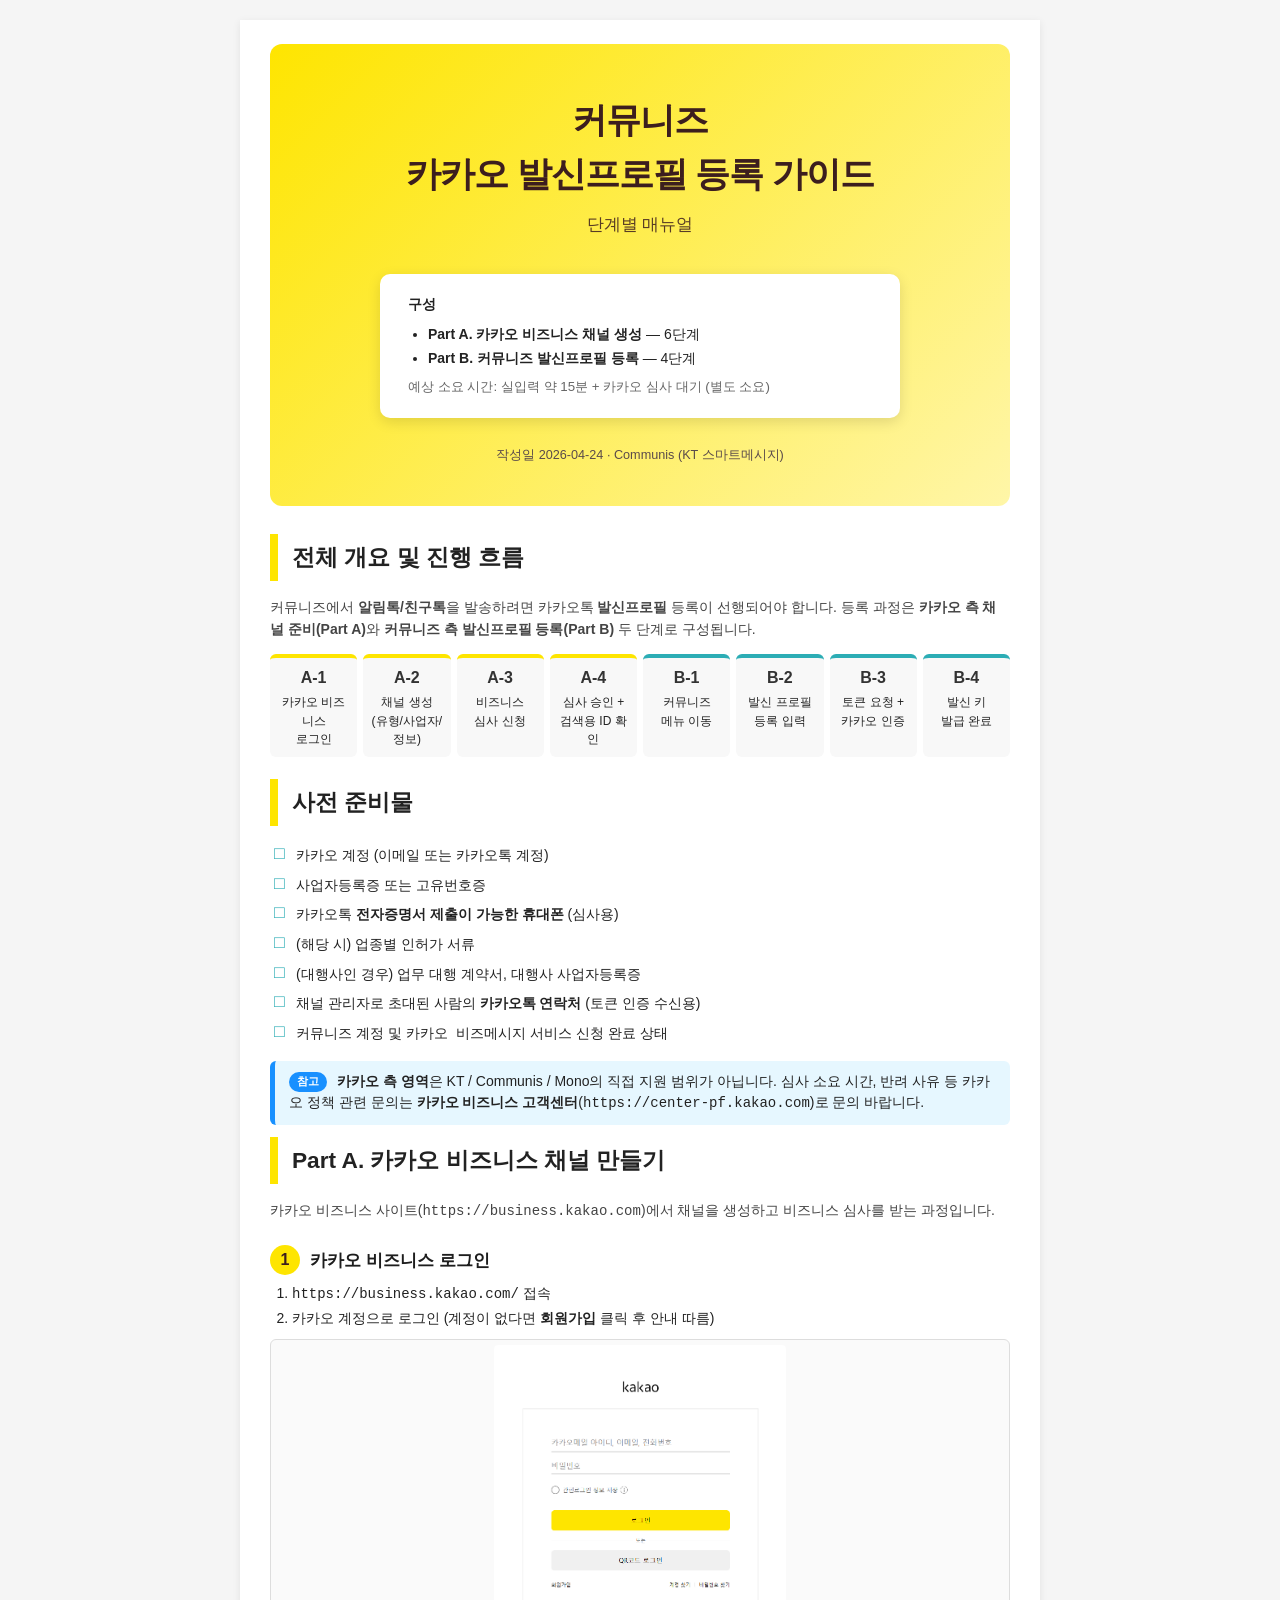
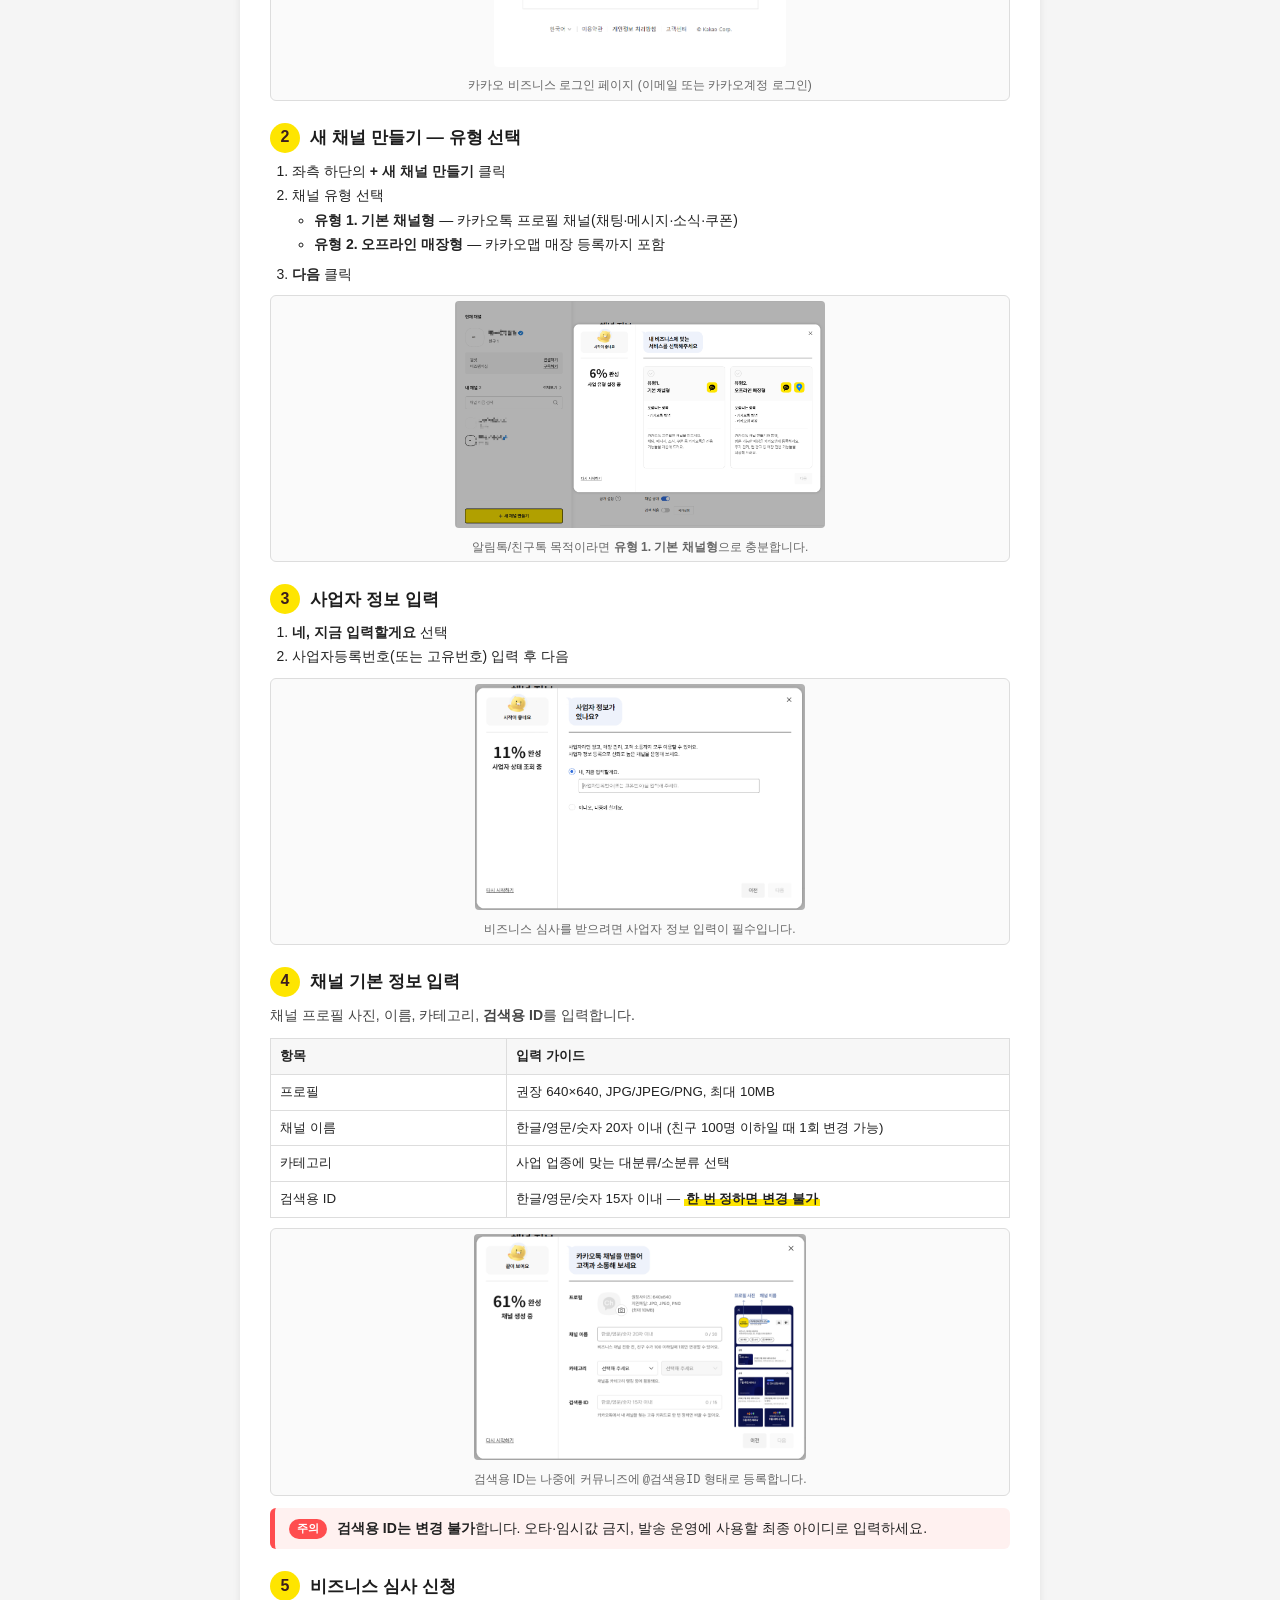
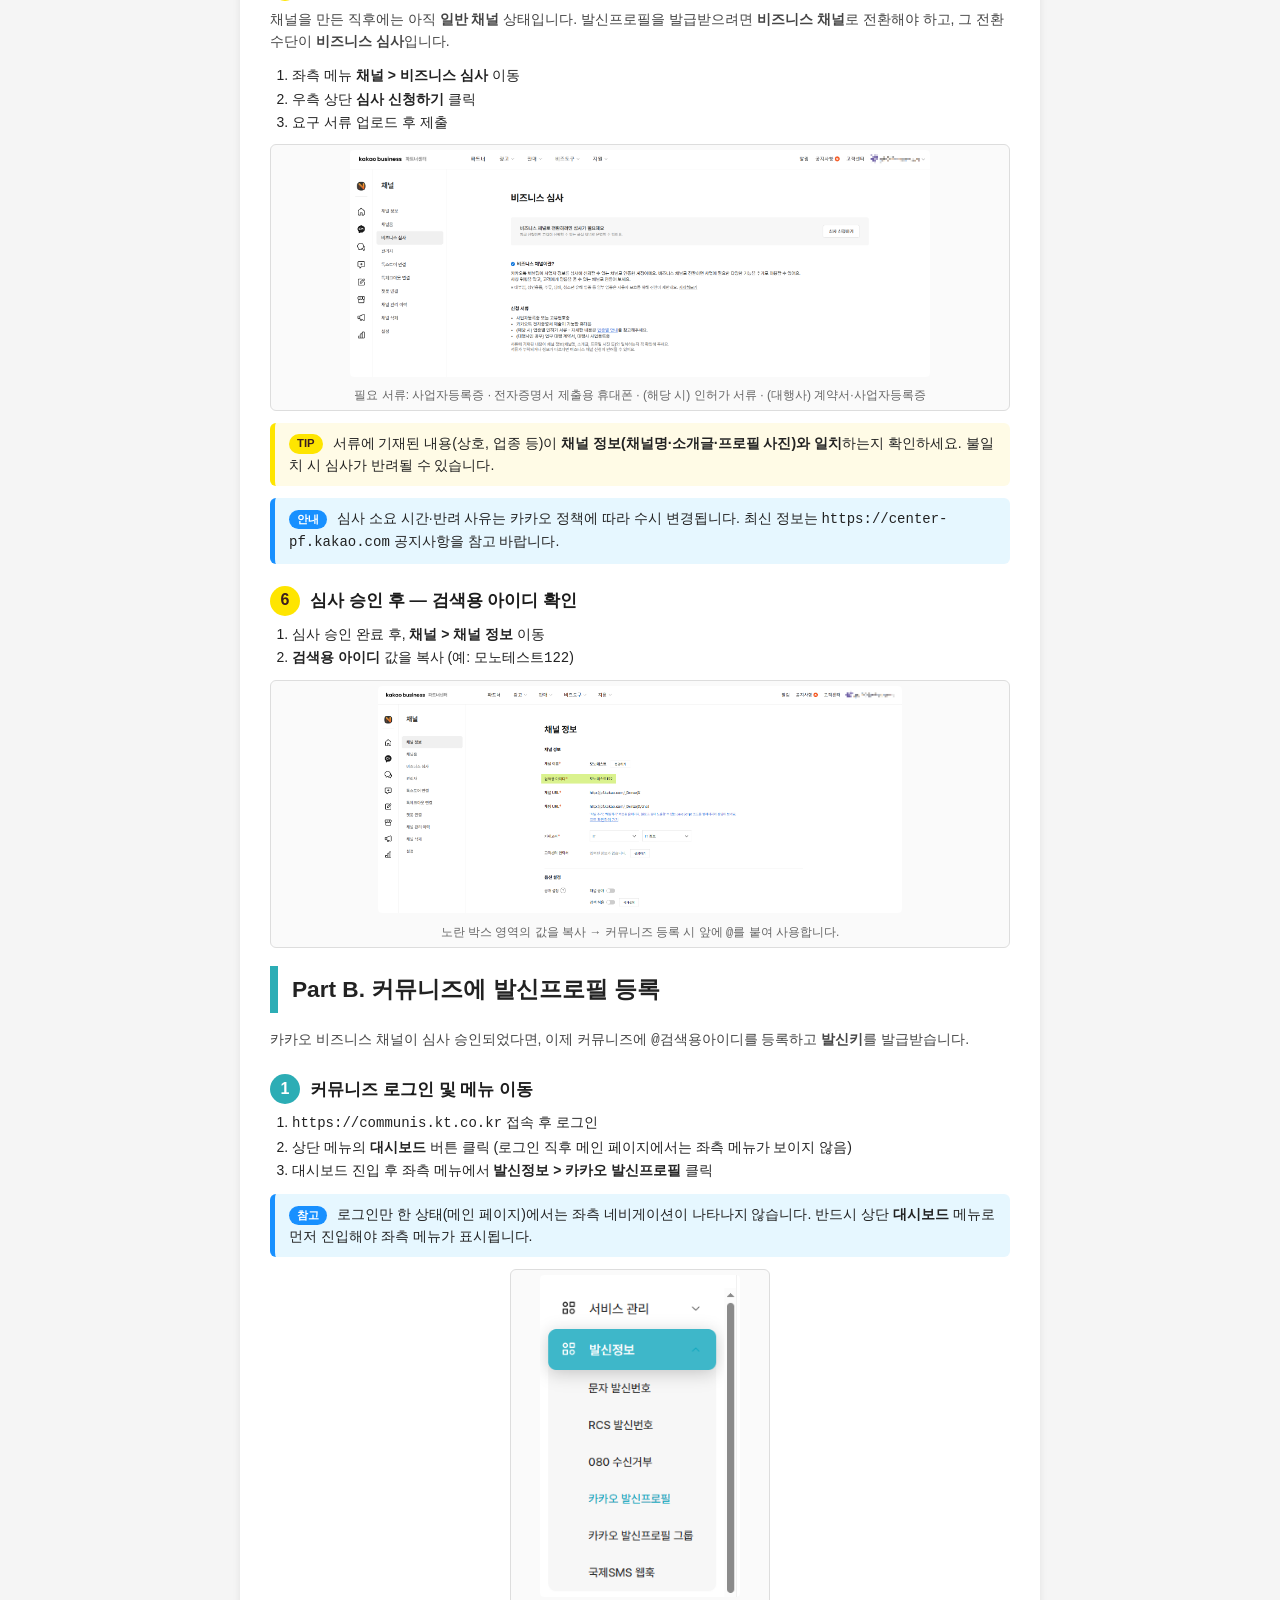
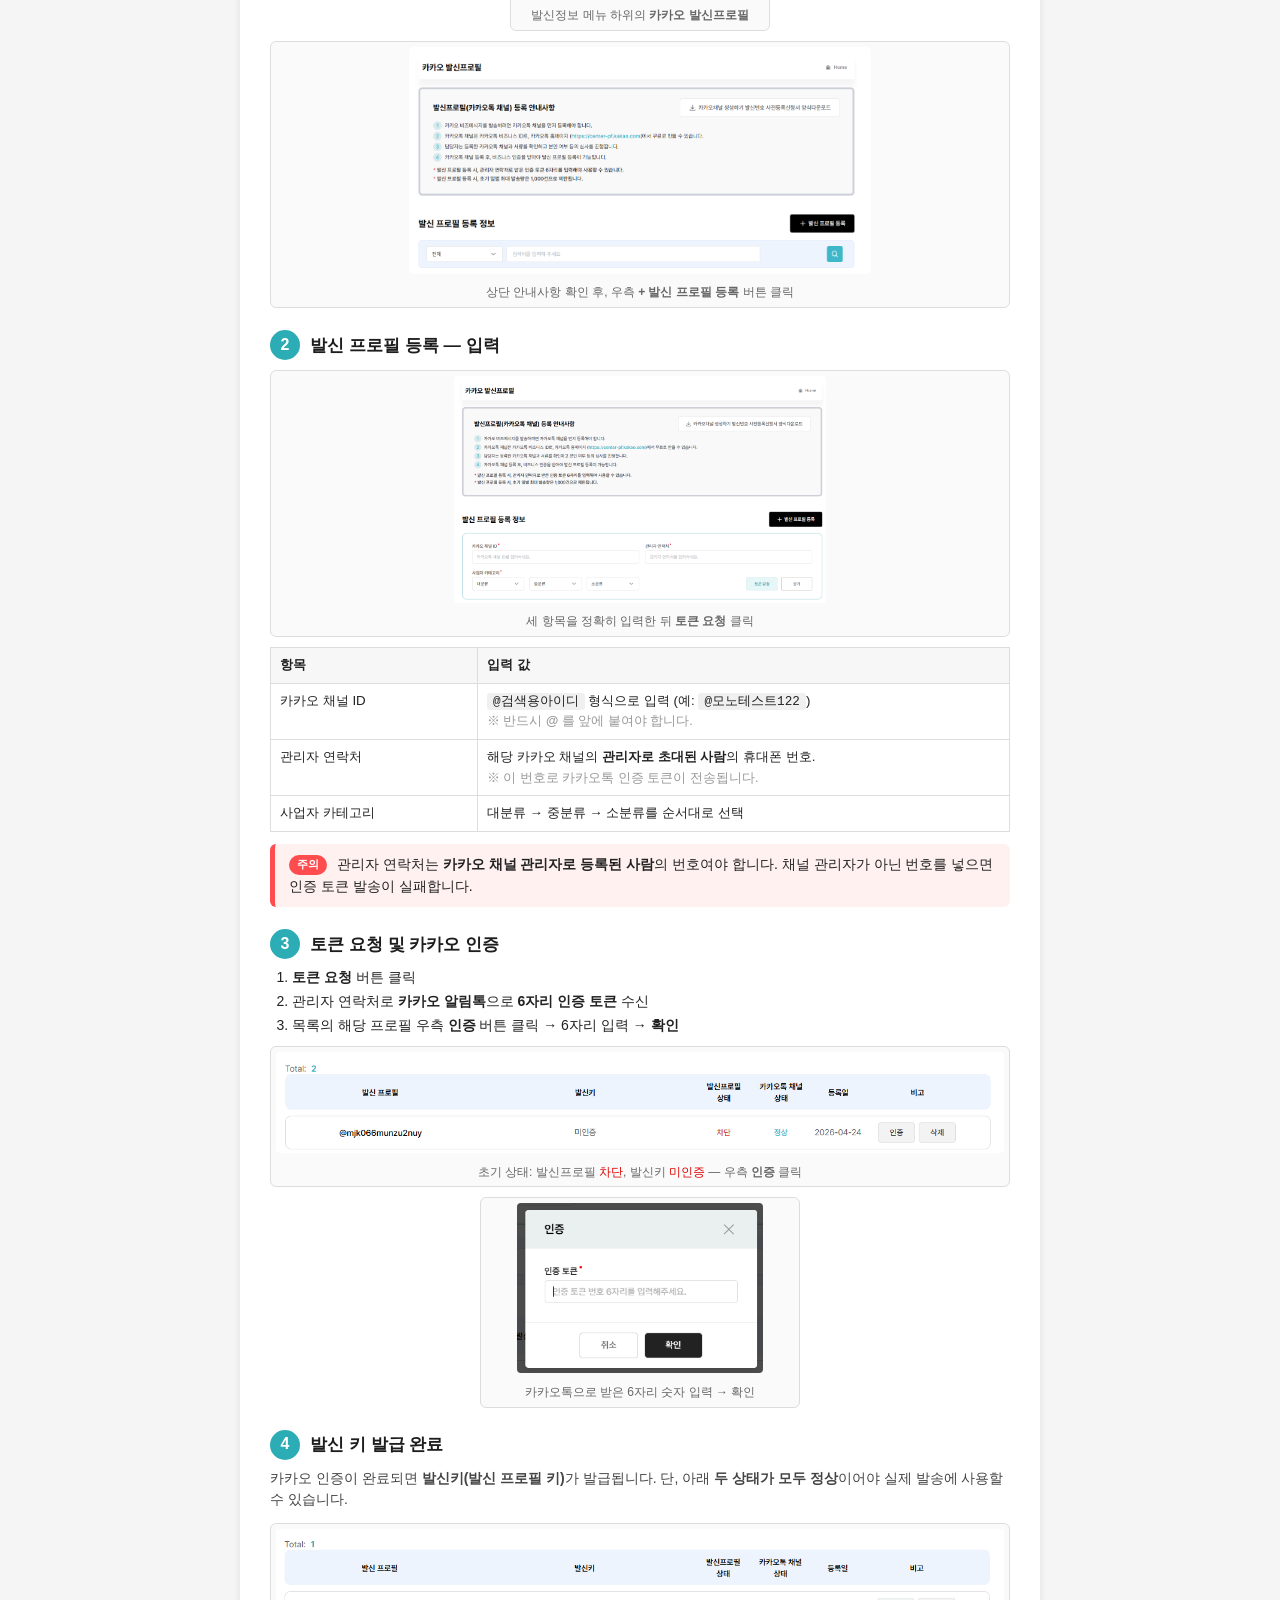
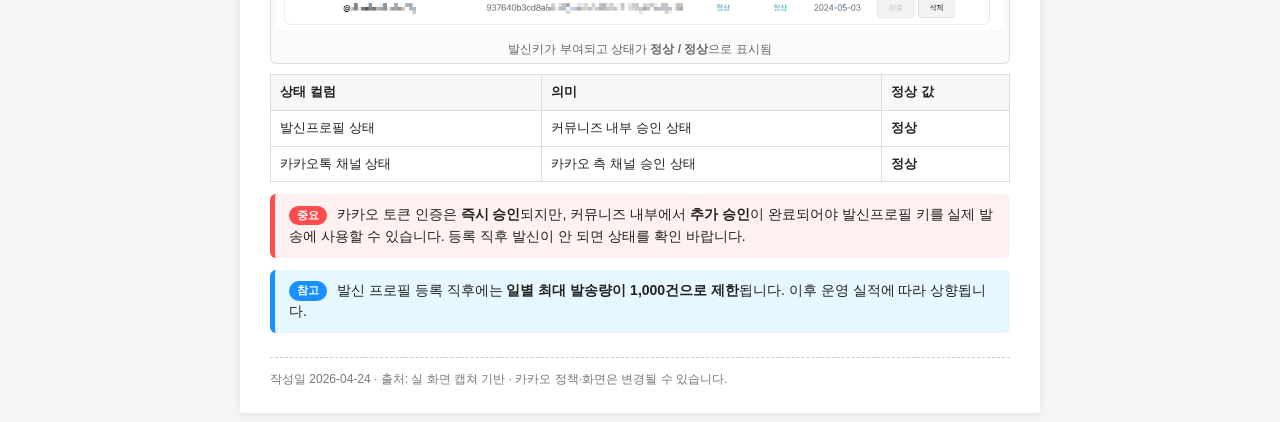
==== index.html @ 0831ef1c "Add files via upload" ====
<!DOCTYPE html>
<html lang="ko">
<head>
<meta charset="UTF-8" />
<title>커뮤니즈 카카오 발신프로필 등록 가이드</title>
<style>
  @page {
    size: A4;
    margin: 14mm 12mm 14mm 12mm;
  }
  * { box-sizing: border-box; }
  html, body {
    margin: 0; padding: 0;
    font-family: "Malgun Gothic", "Apple SD Gothic Neo", "Noto Sans KR", -apple-system, sans-serif;
    color: #222;
    line-height: 1.55;
    font-size: 10.5pt;
    background: #f5f5f5;
  }
  .doc {
    background: #fff;
    max-width: 800px;
    margin: 20px auto;
    padding: 24px 30px;
    box-shadow: 0 2px 8px rgba(0,0,0,0.08);
  }
  .cover {
    background: linear-gradient(135deg, #FEE500 0%, #FFF6A8 100%);
    border-radius: 12px;
    padding: 50px 40px 40px;
    text-align: center;
    margin-bottom: 28px;
    page-break-after: always;
  }
  .cover h1 {
    font-size: 26pt;
    margin: 0 0 10px 0;
    color: #3C1E1E;
    letter-spacing: -1px;
  }
  .cover .sub {
    font-size: 13pt;
    color: #3C1E1E;
    opacity: 0.85;
    margin-bottom: 36px;
  }
  .cover .box {
    background: #fff;
    border-radius: 10px;
    padding: 20px 28px;
    box-shadow: 0 4px 14px rgba(0,0,0,0.12);
    max-width: 520px;
    text-align: left;
    margin: 0 auto;
  }
  .cover .box ul { margin: 8px 0; padding-left: 20px; }
  .cover .meta {
    margin-top: 28px;
    font-size: 9.5pt;
    color: #5a4a4a;
  }

  /* 섹션 */
  h2.section {
    border-left: 8px solid #FEE500;
    padding: 6px 0 6px 14px;
    margin: 0 0 16px 0;
    font-size: 17pt;
    color: #222;
    page-break-after: avoid;
  }
  h2.section.part-b { border-left-color: #2CADB5; }

  /* 단계 블록 - 항상 묶여서 페이지 전환 */
  .step-block {
    page-break-inside: avoid;
    margin: 22px 0 18px 0;
  }
  h3.step {
    display: flex;
    align-items: center;
    gap: 10px;
    font-size: 13pt;
    margin: 0 0 8px 0;
    color: #1d1d1d;
    page-break-after: avoid;
  }
  h3.step .num {
    display: inline-flex;
    align-items: center;
    justify-content: center;
    width: 30px; height: 30px;
    border-radius: 50%;
    background: #FEE500;
    color: #3C1E1E;
    font-weight: bold;
    font-size: 12pt;
    flex-shrink: 0;
  }
  h3.step.part-b .num { background: #2CADB5; color: #fff; }

  .lead { margin: 6px 0 12px 0; color: #444; }
  ol, ul { margin: 4px 0 8px 0; padding-left: 22px; }
  ol li, ul li { margin: 2px 0; }

  .img-wrap {
    margin: 10px 0;
    border: 1px solid #ddd;
    border-radius: 6px;
    padding: 5px;
    background: #fafafa;
    text-align: center;
    page-break-inside: avoid;
  }
  .img-wrap img {
    max-width: 100%;
    height: auto;
    border-radius: 4px;
    object-fit: contain;
  }
  .caption {
    font-size: 9pt;
    color: #666;
    margin-top: 3px;
  }

  .callout {
    margin: 12px 0;
    padding: 10px 14px;
    border-radius: 6px;
    border-left: 5px solid;
    page-break-inside: avoid;
  }
  .callout.tip  { background: #FFFBE6; border-color: #FEE500; }
  .callout.warn { background: #FFF1F0; border-color: #ff4d4f; }
  .callout.note { background: #E6F7FF; border-color: #1890ff; }
  .callout .tag {
    display: inline-block;
    font-size: 8.5pt;
    font-weight: bold;
    padding: 1px 8px;
    border-radius: 10px;
    margin-right: 6px;
    vertical-align: middle;
  }
  .callout.tip  .tag { background: #FEE500; color: #3C1E1E; }
  .callout.warn .tag { background: #ff4d4f; color: #fff; }
  .callout.note .tag { background: #1890ff; color: #fff; }

  table {
    width: 100%;
    border-collapse: collapse;
    margin: 8px 0;
    font-size: 10pt;
    page-break-inside: avoid;
  }
  th, td {
    border: 1px solid #ddd;
    padding: 7px 9px;
    text-align: left;
    vertical-align: top;
  }
  th { background: #f7f7f7; font-weight: 600; }
  td code { background: #f0f0f0; padding: 1px 6px; border-radius: 3px; font-size: 9.5pt; }

  .checklist { list-style: none; padding-left: 0; }
  .checklist li {
    padding: 3px 0 3px 26px;
    position: relative;
  }
  .checklist li::before {
    content: "□";
    position: absolute;
    left: 4px;
    font-size: 13pt;
    color: #2CADB5;
    line-height: 1;
  }

  .hero-flow {
    display: flex;
    justify-content: space-between;
    margin: 14px 0 22px 0;
    gap: 6px;
    page-break-inside: avoid;
  }
  .hero-flow .step-box {
    flex: 1;
    background: #f8f8f8;
    border-radius: 6px;
    padding: 8px 6px;
    text-align: center;
    font-size: 9pt;
    border-top: 4px solid #FEE500;
  }
  .hero-flow .step-box.b { border-top-color: #2CADB5; }
  .hero-flow .step-box .n {
    font-size: 12pt; font-weight: bold; color: #333;
    display: block; margin-bottom: 2px;
  }

  .highlight {
    background: linear-gradient(180deg, transparent 55%, #FEE500 55%);
    padding: 0 2px;
    font-weight: 600;
  }

  .footer-note {
    margin-top: 24px;
    padding-top: 12px;
    border-top: 1px dashed #ccc;
    font-size: 9pt;
    color: #777;
    page-break-inside: avoid;
  }

  .part-break { page-break-before: always; }

  @media print {
    body { background: #fff; }
    .doc {
      margin: 0;
      padding: 0;
      box-shadow: none;
      max-width: none;
    }
    .cover {
      min-height: 240mm;
      display: flex;
      flex-direction: column;
      justify-content: center;
    }
  }
</style>
</head>
<body>
<div class="doc">

<!-- ============ 표지 ============ -->
<section class="cover">
  <h1>커뮤니즈<br>카카오 발신프로필 등록 가이드</h1>
  <div class="sub">단계별 매뉴얼</div>
  <div class="box">
    <strong>구성</strong>
    <ul>
      <li><b>Part A. 카카오 비즈니스 채널 생성</b> — 6단계</li>
      <li><b>Part B. 커뮤니즈 발신프로필 등록</b> — 4단계</li>
    </ul>
    <div style="margin-top:8px; font-size:10pt; color:#666;">
      예상 소요 시간: 실입력 약 15분 + 카카오 심사 대기 (별도 소요)
    </div>
  </div>
  <div class="meta">작성일 2026-04-24 · Communis (KT 스마트메시지)</div>
</section>

<!-- ============ 개요 ============ -->
<h2 class="section">전체 개요 및 진행 흐름</h2>
<p class="lead">
  커뮤니즈에서 <b>알림톡/친구톡</b>을 발송하려면 카카오톡 <b>발신프로필</b> 등록이 선행되어야 합니다.
  등록 과정은 <b>카카오 측 채널 준비(Part A)</b>와 <b>커뮤니즈 측 발신프로필 등록(Part B)</b> 두 단계로 구성됩니다.
</p>

<div class="hero-flow">
  <div class="step-box"><span class="n">A-1</span>카카오 비즈니스<br>로그인</div>
  <div class="step-box"><span class="n">A-2</span>채널 생성<br>(유형/사업자/정보)</div>
  <div class="step-box"><span class="n">A-3</span>비즈니스<br>심사 신청</div>
  <div class="step-box"><span class="n">A-4</span>심사 승인 +<br>검색용 ID 확인</div>
  <div class="step-box b"><span class="n">B-1</span>커뮤니즈<br>메뉴 이동</div>
  <div class="step-box b"><span class="n">B-2</span>발신 프로필<br>등록 입력</div>
  <div class="step-box b"><span class="n">B-3</span>토큰 요청 +<br>카카오 인증</div>
  <div class="step-box b"><span class="n">B-4</span>발신 키<br>발급 완료</div>
</div>

<h2 class="section">사전 준비물</h2>
<ul class="checklist">
  <li>카카오 계정 (이메일 또는 카카오톡 계정)</li>
  <li>사업자등록증 또는 고유번호증</li>
  <li>카카오톡 <b>전자증명서 제출이 가능한 휴대폰</b> (심사용)</li>
  <li>(해당 시) 업종별 인허가 서류</li>
  <li>(대행사인 경우) 업무 대행 계약서, 대행사 사업자등록증</li>
  <li>채널 관리자로 초대된 사람의 <b>카카오톡 연락처</b> (토큰 인증 수신용)</li>
  <li>커뮤니즈 계정 및 <code>카카오 비즈메시지</code> 서비스 신청 완료 상태</li>
</ul>

<div class="callout note">
  <span class="tag">참고</span>
  <b>카카오 측 영역</b>은 KT / Communis / Mono의 직접 지원 범위가 아닙니다.
  심사 소요 시간, 반려 사유 등 카카오 정책 관련 문의는
  <b>카카오 비즈니스 고객센터</b>(<code>https://center-pf.kakao.com</code>)로 문의 바랍니다.
</div>

<!-- ============ PART A ============ -->
<div class="part-break"></div>
<h2 class="section">Part A. 카카오 비즈니스 채널 만들기</h2>
<p class="lead">
  카카오 비즈니스 사이트(<code>https://business.kakao.com</code>)에서 채널을 생성하고
  비즈니스 심사를 받는 과정입니다.
</p>

<div class="step-block">
  <h3 class="step"><span class="num">1</span>카카오 비즈니스 로그인</h3>
  <ol>
    <li><code>https://business.kakao.com/</code> 접속</li>
    <li>카카오 계정으로 로그인 (계정이 없다면 <b>회원가입</b> 클릭 후 안내 따름)</li>
  </ol>
  <div class="img-wrap">
    <img src="[data-uri]" alt="카카오 비즈니스 로그인 화면" style="max-height:85mm;" />
    <div class="caption">카카오 비즈니스 로그인 페이지 (이메일 또는 카카오계정 로그인)</div>
  </div>
</div>

<div class="step-block">
  <h3 class="step"><span class="num">2</span>새 채널 만들기 — 유형 선택</h3>
  <ol>
    <li>좌측 하단의 <b>+ 새 채널 만들기</b> 클릭</li>
    <li>채널 유형 선택
      <ul>
        <li><b>유형 1. 기본 채널형</b> — 카카오톡 프로필 채널(채팅·메시지·소식·쿠폰)</li>
        <li><b>유형 2. 오프라인 매장형</b> — 카카오맵 매장 등록까지 포함</li>
      </ul>
    </li>
    <li><b>다음</b> 클릭</li>
  </ol>
  <div class="img-wrap">
    <img src="[data-uri]" alt="채널 유형 선택 화면" style="max-height:60mm;" />
    <div class="caption">알림톡/친구톡 목적이라면 <b>유형 1. 기본 채널형</b>으로 충분합니다.</div>
  </div>
</div>

<div class="step-block">
  <h3 class="step"><span class="num">3</span>사업자 정보 입력</h3>
  <ol>
    <li><b>네, 지금 입력할게요</b> 선택</li>
    <li>사업자등록번호(또는 고유번호) 입력 후 다음</li>
  </ol>
  <div class="img-wrap">
    <img src="[data-uri]" alt="사업자 정보 입력 화면" style="max-height:60mm;" />
    <div class="caption">비즈니스 심사를 받으려면 사업자 정보 입력이 필수입니다.</div>
  </div>
</div>

<div class="step-block">
  <h3 class="step"><span class="num">4</span>채널 기본 정보 입력</h3>
  <p class="lead">채널 프로필 사진, 이름, 카테고리, <b>검색용 ID</b>를 입력합니다.</p>
  <table>
    <tr><th style="width:32%;">항목</th><th>입력 가이드</th></tr>
    <tr><td>프로필</td><td>권장 640×640, JPG/JPEG/PNG, 최대 10MB</td></tr>
    <tr><td>채널 이름</td><td>한글/영문/숫자 20자 이내 (친구 100명 이하일 때 1회 변경 가능)</td></tr>
    <tr><td>카테고리</td><td>사업 업종에 맞는 대분류/소분류 선택</td></tr>
    <tr><td>검색용 ID</td><td>한글/영문/숫자 15자 이내 — <span class="highlight">한 번 정하면 변경 불가</span></td></tr>
  </table>
  <div class="img-wrap">
    <img src="[data-uri]" alt="채널 기본 정보 입력 화면" style="max-height:60mm;" />
    <div class="caption">검색용 ID는 나중에 커뮤니즈에 <code>@검색용ID</code> 형태로 등록합니다.</div>
  </div>
  <div class="callout warn">
    <span class="tag">주의</span>
    <b>검색용 ID는 변경 불가</b>합니다. 오타·임시값 금지, 발송 운영에 사용할 최종 아이디로 입력하세요.
  </div>
</div>

<div class="step-block">
  <h3 class="step"><span class="num">5</span>비즈니스 심사 신청</h3>
  <p class="lead">
    채널을 만든 직후에는 아직 <b>일반 채널</b> 상태입니다. 발신프로필을 발급받으려면
    <b>비즈니스 채널</b>로 전환해야 하고, 그 전환 수단이 <b>비즈니스 심사</b>입니다.
  </p>
  <ol>
    <li>좌측 메뉴 <b>채널 &gt; 비즈니스 심사</b> 이동</li>
    <li>우측 상단 <b>심사 신청하기</b> 클릭</li>
    <li>요구 서류 업로드 후 제출</li>
  </ol>
  <div class="img-wrap">
    <img src="[data-uri]" alt="비즈니스 심사 신청 화면" style="max-height:60mm;" />
    <div class="caption">필요 서류: 사업자등록증 · 전자증명서 제출용 휴대폰 · (해당 시) 인허가 서류 · (대행사) 계약서·사업자등록증</div>
  </div>
  <div class="callout tip">
    <span class="tag">TIP</span>
    서류에 기재된 내용(상호, 업종 등)이 <b>채널 정보(채널명·소개글·프로필 사진)와 일치</b>하는지 확인하세요.
    불일치 시 심사가 반려될 수 있습니다.
  </div>
  <div class="callout note">
    <span class="tag">안내</span>
    심사 소요 시간·반려 사유는 카카오 정책에 따라 수시 변경됩니다.
    최신 정보는 <code>https://center-pf.kakao.com</code> 공지사항을 참고 바랍니다.
  </div>
</div>

<div class="step-block">
  <h3 class="step"><span class="num">6</span>심사 승인 후 — 검색용 아이디 확인</h3>
  <ol>
    <li>심사 승인 완료 후, <b>채널 &gt; 채널 정보</b> 이동</li>
    <li><b>검색용 아이디</b> 값을 복사 (예: <code>모노테스트122</code>)</li>
  </ol>
  <div class="img-wrap">
    <img src="[data-uri]" alt="채널 정보 페이지 — 검색용 아이디 위치" style="max-height:60mm;" />
    <div class="caption">노란 박스 영역의 값을 복사 → 커뮤니즈 등록 시 앞에 <code>@</code>를 붙여 사용합니다.</div>
  </div>
</div>

<!-- ============ PART B ============ -->
<div class="part-break"></div>
<h2 class="section part-b">Part B. 커뮤니즈에 발신프로필 등록</h2>
<p class="lead">
  카카오 비즈니스 채널이 심사 승인되었다면, 이제 커뮤니즈에 <code>@검색용아이디</code>를 등록하고
  <b>발신키</b>를 발급받습니다.
</p>

<div class="step-block">
  <h3 class="step part-b"><span class="num">1</span>커뮤니즈 로그인 및 메뉴 이동</h3>
  <ol>
    <li><code>https://communis.kt.co.kr</code> 접속 후 로그인</li>
    <li>상단 메뉴의 <b>대시보드</b> 버튼 클릭 (로그인 직후 메인 페이지에서는 좌측 메뉴가 보이지 않음)</li>
    <li>대시보드 진입 후 좌측 메뉴에서 <b>발신정보 &gt; 카카오 발신프로필</b> 클릭</li>
  </ol>
  <div class="callout note">
    <span class="tag">참고</span>
    로그인만 한 상태(메인 페이지)에서는 좌측 네비게이션이 나타나지 않습니다.
    반드시 상단 <b>대시보드</b> 메뉴로 먼저 진입해야 좌측 메뉴가 표시됩니다.
  </div>
  <div class="img-wrap" style="max-width:260px; margin: 10px auto;">
    <img src="[data-uri]" alt="커뮤니즈 좌측 메뉴" style="max-height:85mm;" />
    <div class="caption">발신정보 메뉴 하위의 <b>카카오 발신프로필</b></div>
  </div>
  <div class="img-wrap">
    <img src="[data-uri]" alt="카카오 발신프로필 페이지" style="max-height:60mm;" />
    <div class="caption">상단 안내사항 확인 후, 우측 <b>+ 발신 프로필 등록</b> 버튼 클릭</div>
  </div>
</div>

<div class="step-block">
  <h3 class="step part-b"><span class="num">2</span>발신 프로필 등록 — 입력</h3>
  <div class="img-wrap">
    <img src="[data-uri]" alt="발신 프로필 등록 폼" style="max-height:60mm;" />
    <div class="caption">세 항목을 정확히 입력한 뒤 <b>토큰 요청</b> 클릭</div>
  </div>
  <table>
    <tr><th style="width:28%;">항목</th><th>입력 값</th></tr>
    <tr>
      <td>카카오 채널 ID</td>
      <td>
        <code>@검색용아이디</code> 형식으로 입력 (예: <code>@모노테스트122</code>)<br>
        <span style="color:#999;font-size:9.5pt;">※ 반드시 <b>@</b> 를 앞에 붙여야 합니다.</span>
      </td>
    </tr>
    <tr>
      <td>관리자 연락처</td>
      <td>
        해당 카카오 채널의 <b>관리자로 초대된 사람</b>의 휴대폰 번호.<br>
        <span style="color:#999;font-size:9.5pt;">※ 이 번호로 카카오톡 인증 토큰이 전송됩니다.</span>
      </td>
    </tr>
    <tr>
      <td>사업자 카테고리</td>
      <td>대분류 → 중분류 → 소분류를 순서대로 선택</td>
    </tr>
  </table>
  <div class="callout warn">
    <span class="tag">주의</span>
    관리자 연락처는 <b>카카오 채널 관리자로 등록된 사람</b>의 번호여야 합니다.
    채널 관리자가 아닌 번호를 넣으면 인증 토큰 발송이 실패합니다.
  </div>
</div>

<div class="step-block">
  <h3 class="step part-b"><span class="num">3</span>토큰 요청 및 카카오 인증</h3>
  <ol>
    <li><b>토큰 요청</b> 버튼 클릭</li>
    <li>관리자 연락처로 <b>카카오 알림톡</b>으로 <b>6자리 인증 토큰</b> 수신</li>
    <li>목록의 해당 프로필 우측 <b>인증</b> 버튼 클릭 → 6자리 입력 → <b>확인</b></li>
  </ol>
  <div class="img-wrap">
    <img src="[data-uri]" alt="토큰 요청 직후 — 미인증/차단 상태" style="max-height:45mm;" />
    <div class="caption">초기 상태: 발신프로필 <span style="color:#d00;">차단</span>, 발신키 <span style="color:#d00;">미인증</span> — 우측 <b>인증</b> 클릭</div>
  </div>
  <div class="img-wrap" style="max-width:320px; margin: 10px auto;">
    <img src="[data-uri]" alt="인증 토큰 입력 모달" style="max-height:45mm;" />
    <div class="caption">카카오톡으로 받은 6자리 숫자 입력 → 확인</div>
  </div>
</div>

<div class="step-block">
  <h3 class="step part-b"><span class="num">4</span>발신 키 발급 완료</h3>
  <p class="lead">
    카카오 인증이 완료되면 <b>발신키(발신 프로필 키)</b>가 발급됩니다.
    단, 아래 <b>두 상태가 모두 정상</b>이어야 실제 발송에 사용할 수 있습니다.
  </p>
  <div class="img-wrap">
    <img src="[data-uri]" alt="발신키 발급 완료 화면" style="max-height:45mm;" />
    <div class="caption">발신키가 부여되고 상태가 <b>정상 / 정상</b>으로 표시됨</div>
  </div>
  <table>
    <tr><th>상태 컬럼</th><th>의미</th><th>정상 값</th></tr>
    <tr><td>발신프로필 상태</td><td>커뮤니즈 내부 승인 상태</td><td><b>정상</b></td></tr>
    <tr><td>카카오톡 채널 상태</td><td>카카오 측 채널 승인 상태</td><td><b>정상</b></td></tr>
  </table>
  <div class="callout warn">
    <span class="tag">중요</span>
    카카오 토큰 인증은 <b>즉시 승인</b>되지만, 커뮤니즈 내부에서 <b>추가 승인</b>이 완료되어야
    발신프로필 키를 실제 발송에 사용할 수 있습니다. 등록 직후 발신이 안 되면 상태를 확인 바랍니다.
  </div>
  <div class="callout note">
    <span class="tag">참고</span>
    발신 프로필 등록 직후에는 <b>일별 최대 발송량이 1,000건으로 제한</b>됩니다.
    이후 운영 실적에 따라 상향됩니다.
  </div>
</div>

<div class="footer-note">
  작성일 2026-04-24 · 출처: 실 화면 캡쳐 기반 · 카카오 정책·화면은 변경될 수 있습니다.
</div>

</div>
</body>
</html>
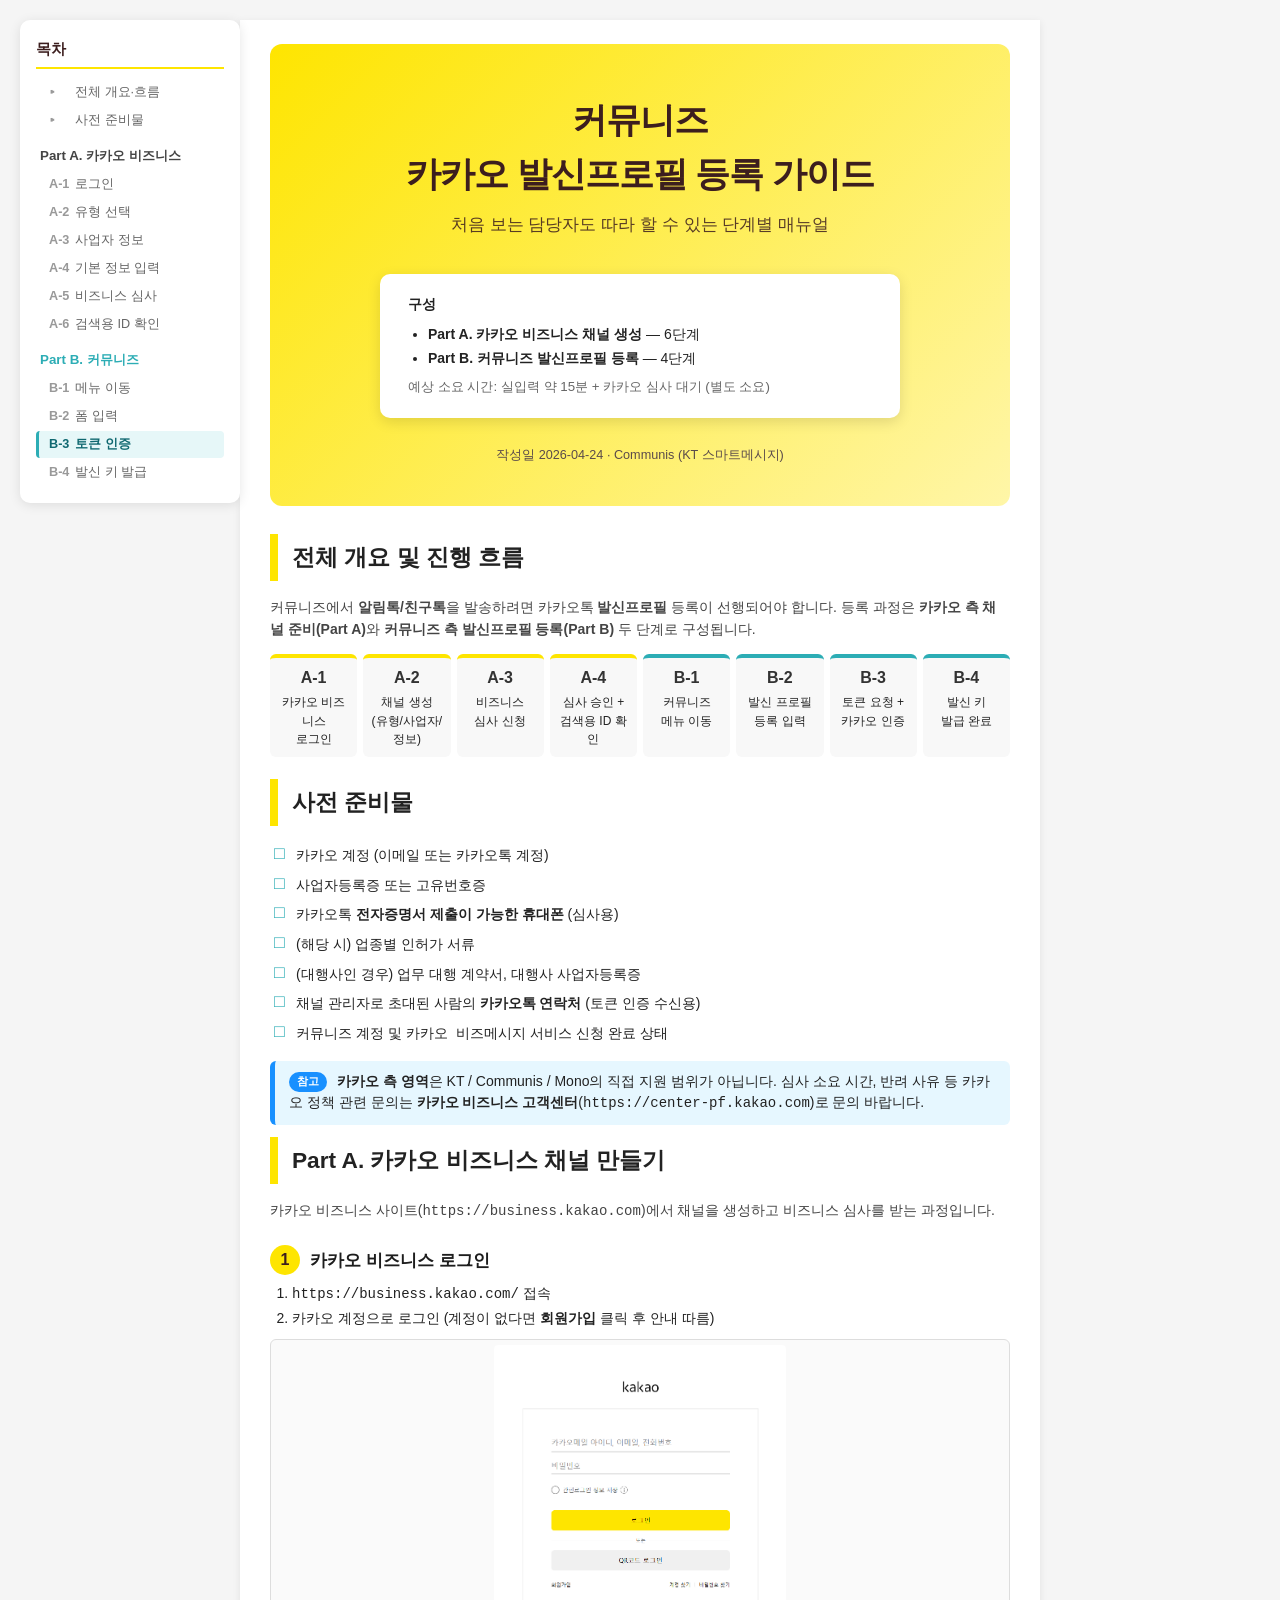
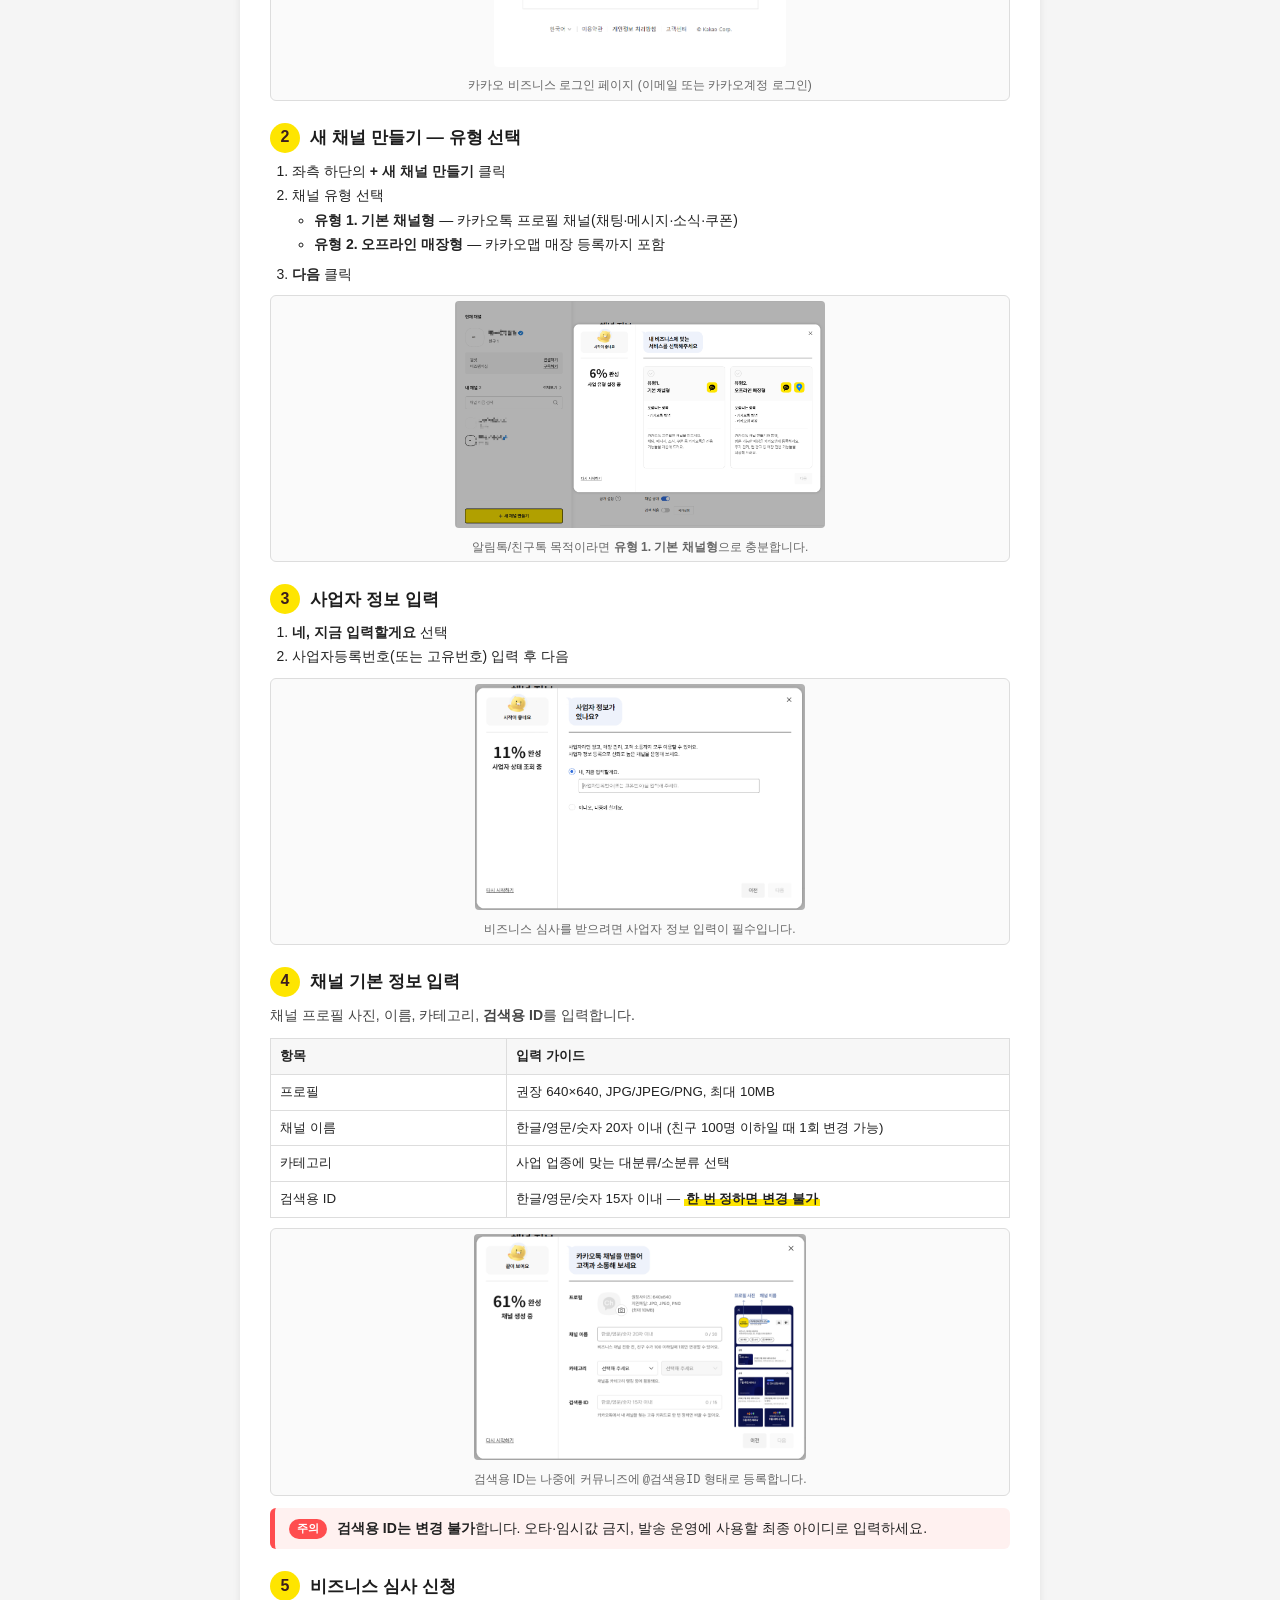
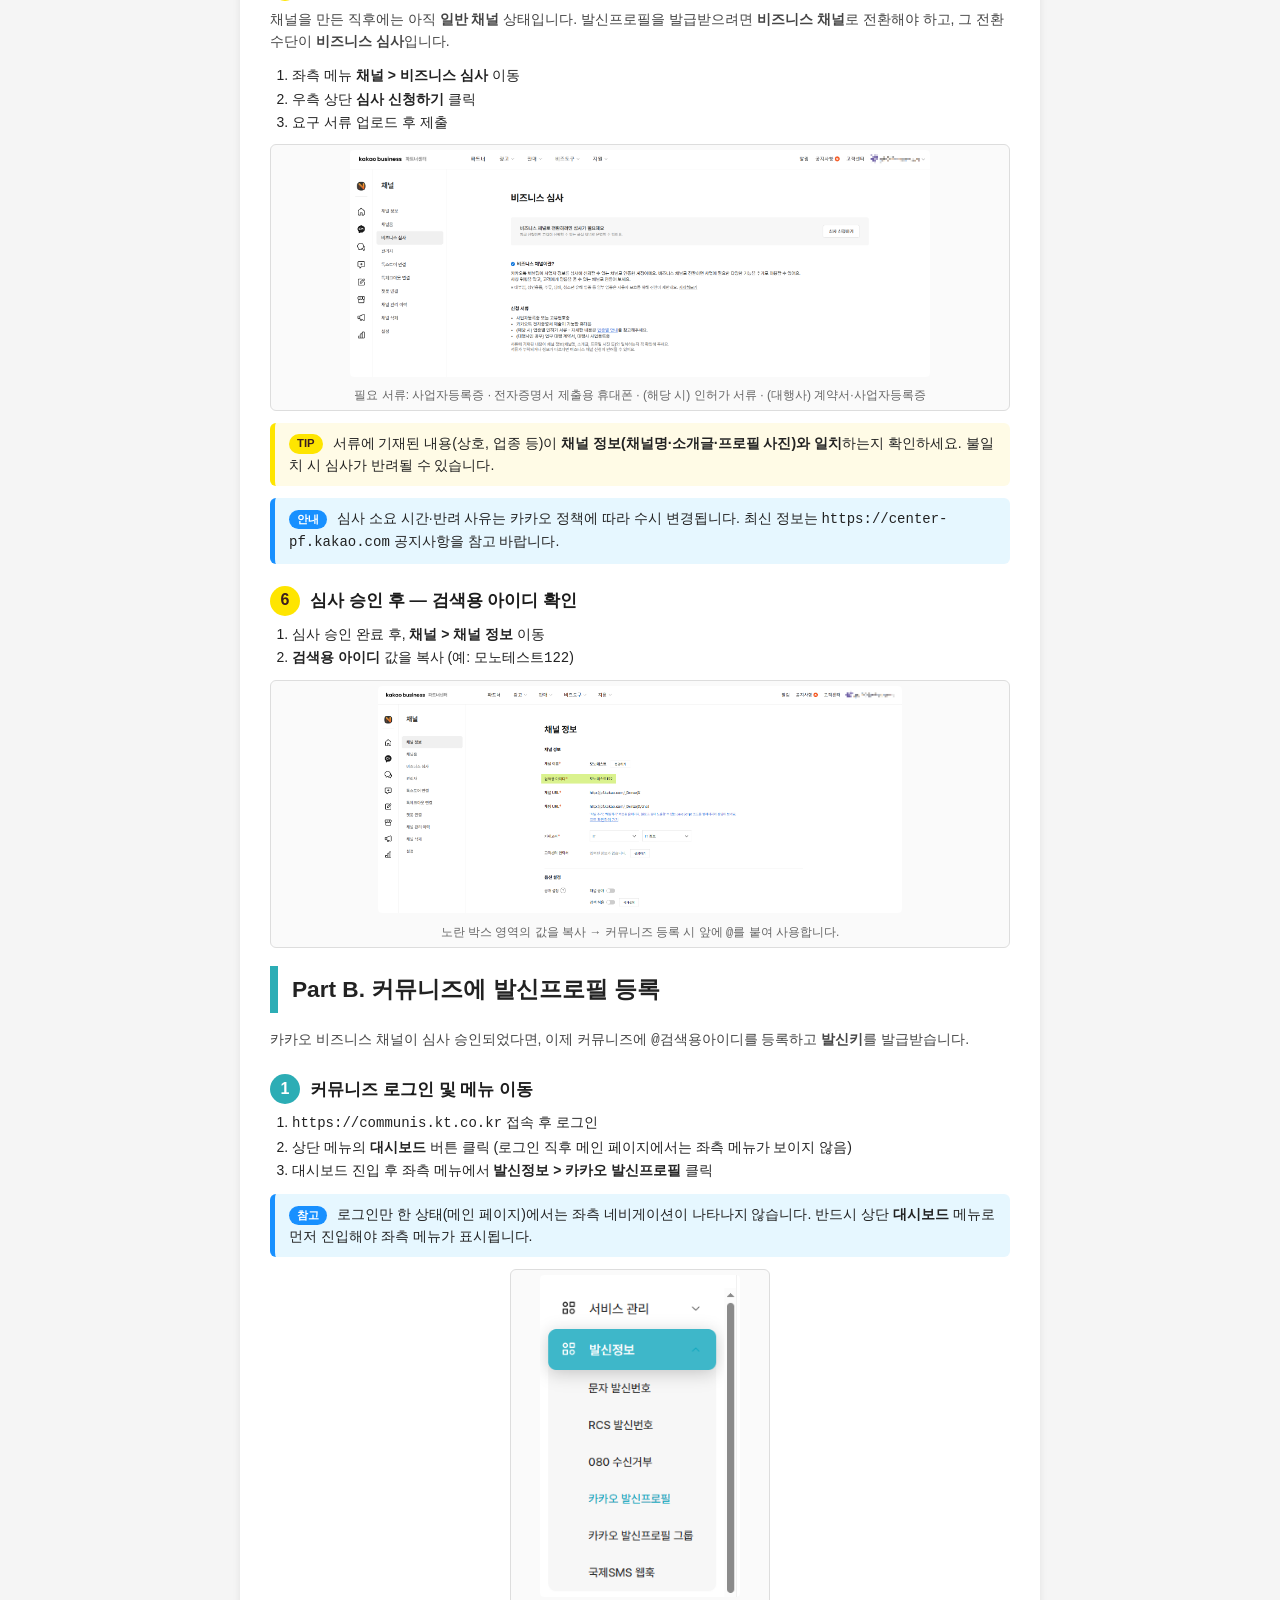
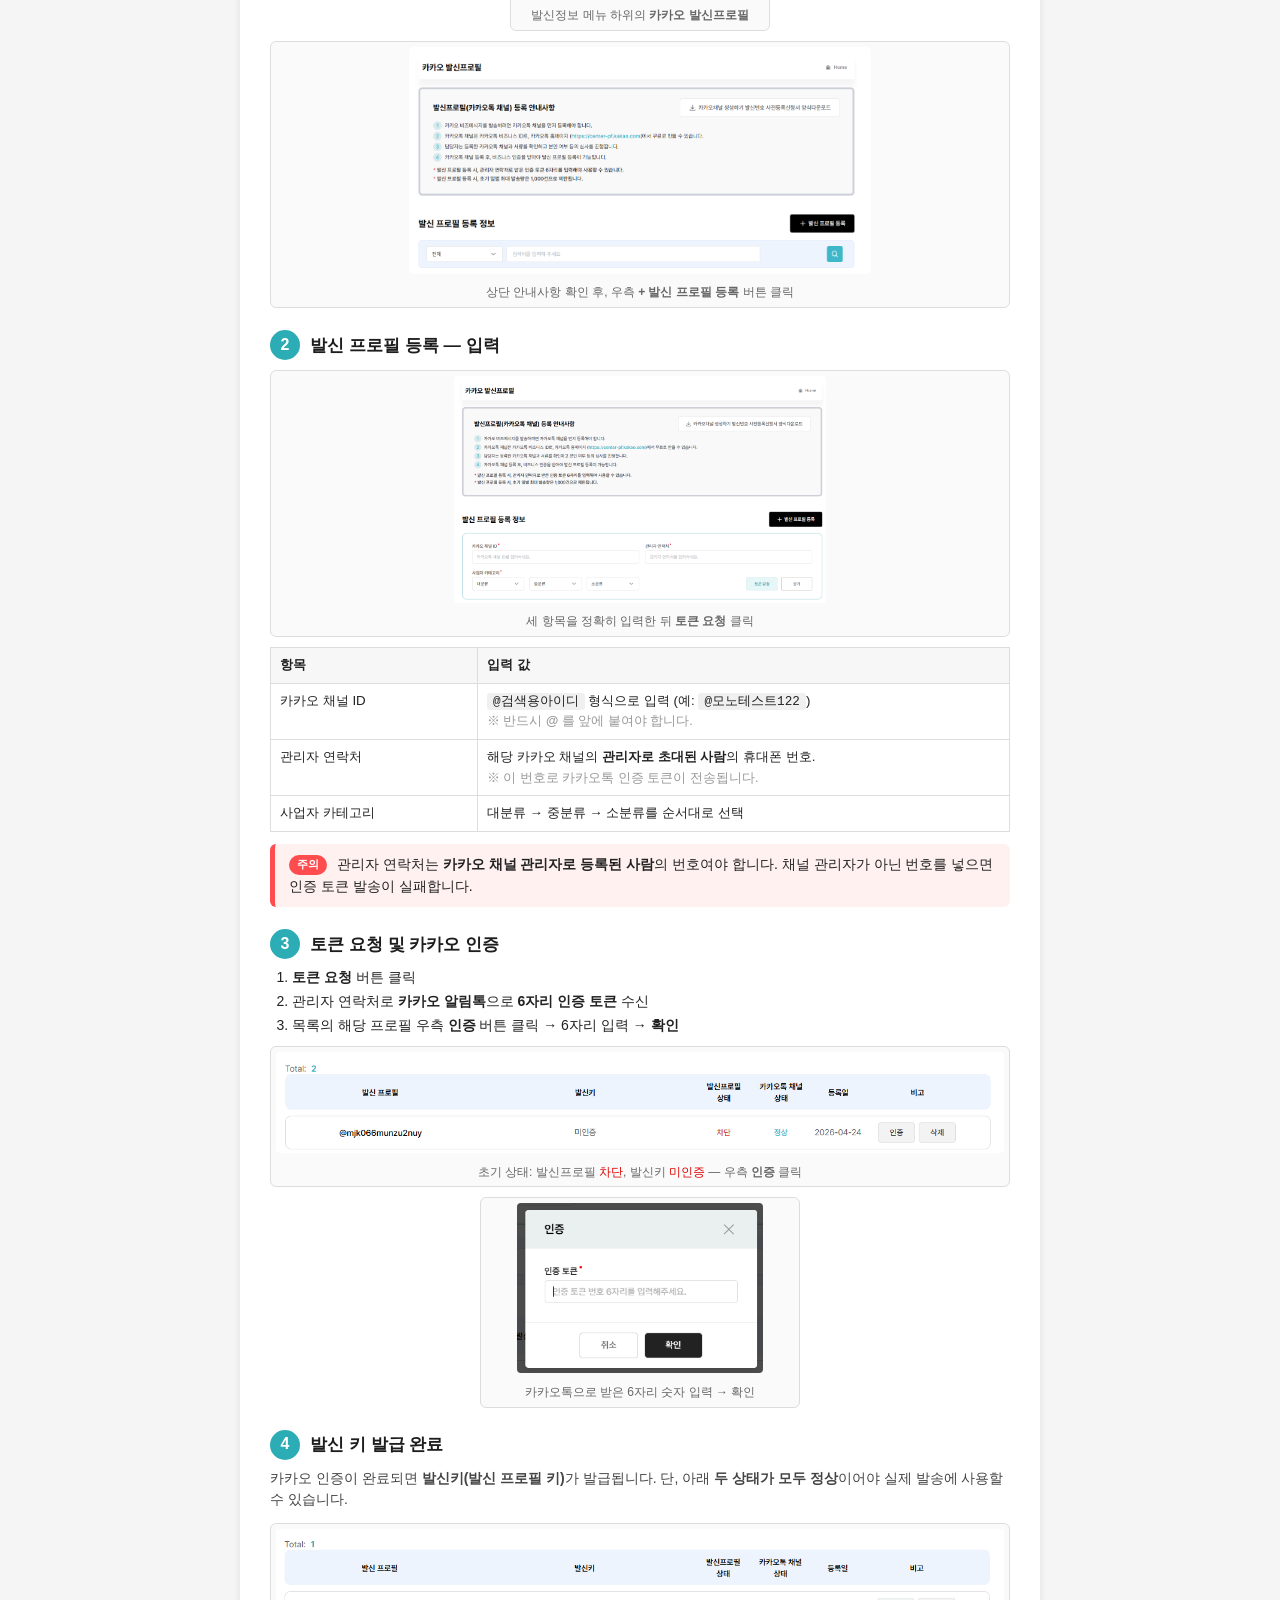
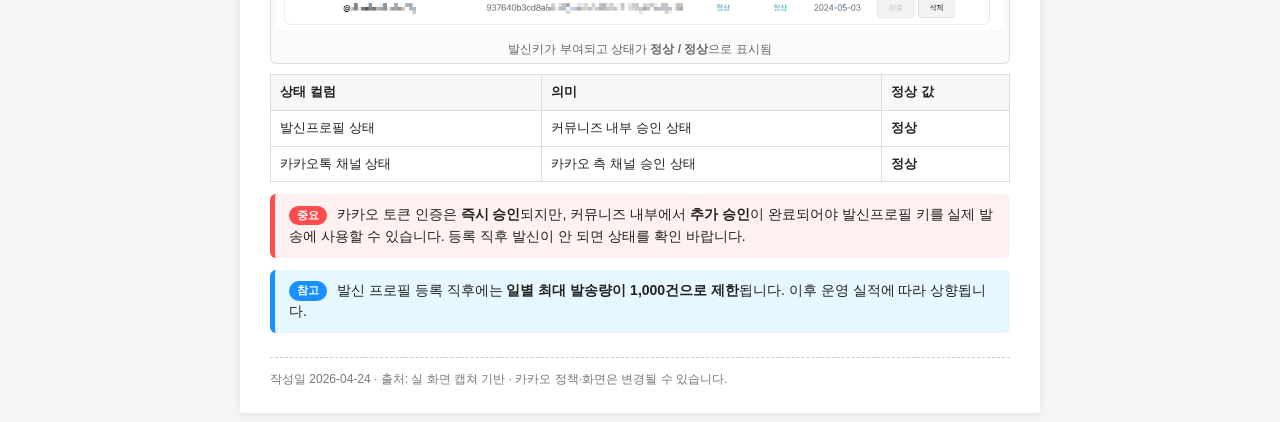
==== commit 86bfc053: "Add files via upload" ====
--- a/index.html
+++ b/index.html
@@ -9,6 +9,7 @@
     margin: 14mm 12mm 14mm 12mm;
   }
   * { box-sizing: border-box; }
+  html { scroll-behavior: smooth; }
   html, body {
     margin: 0; padding: 0;
     font-family: "Malgun Gothic", "Apple SD Gothic Neo", "Noto Sans KR", -apple-system, sans-serif;
@@ -24,6 +25,81 @@
     padding: 24px 30px;
     box-shadow: 0 2px 8px rgba(0,0,0,0.08);
   }
+
+  /* ============ 사이드바 ============ */
+  .sidebar {
+    position: fixed;
+    top: 20px;
+    left: 20px;
+    width: 220px;
+    max-height: calc(100vh - 40px);
+    overflow-y: auto;
+    background: #fff;
+    border-radius: 10px;
+    box-shadow: 0 2px 12px rgba(0,0,0,0.1);
+    padding: 18px 16px 16px;
+    font-size: 10pt;
+    z-index: 100;
+  }
+  .sidebar h4 {
+    margin: 0 0 10px 0;
+    font-size: 11pt;
+    color: #3C1E1E;
+    border-bottom: 2px solid #FEE500;
+    padding-bottom: 6px;
+    letter-spacing: -0.3px;
+  }
+  .sidebar .part-title {
+    font-weight: 700;
+    margin-top: 12px;
+    margin-bottom: 4px;
+    font-size: 10pt;
+    color: #444;
+    padding-left: 4px;
+  }
+  .sidebar .part-title.b { color: #2CADB5; }
+  .sidebar a {
+    display: block;
+    padding: 5px 8px 5px 10px;
+    color: #666;
+    text-decoration: none;
+    border-radius: 4px;
+    border-left: 3px solid transparent;
+    margin: 1px 0;
+    font-size: 9.5pt;
+    line-height: 1.35;
+    transition: all 0.15s;
+  }
+  .sidebar a:hover {
+    background: #f7f7f7;
+    color: #222;
+  }
+  .sidebar a.active {
+    background: #FFFBE6;
+    border-left-color: #FEE500;
+    color: #3C1E1E;
+    font-weight: 600;
+  }
+  .sidebar a.b.active {
+    background: #E6F7F8;
+    border-left-color: #2CADB5;
+    color: #0f6870;
+  }
+  .sidebar a .num {
+    display: inline-block;
+    width: 26px;
+    font-weight: 700;
+    color: #999;
+  }
+  .sidebar a.active .num { color: #3C1E1E; }
+  .sidebar a.b.active .num { color: #0f6870; }
+
+  /* 화면 좁으면 사이드바 숨김 */
+  @media (max-width: 1200px) {
+    .sidebar { display: none; }
+  }
+
+  /* ============ 표지 ============ */
   .cover {
     background: linear-gradient(135deg, #FEE500 0%, #FFF6A8 100%);
     border-radius: 12px;
@@ -60,7 +136,6 @@
     color: #5a4a4a;
   }
 
-  /* 섹션 */
   h2.section {
     border-left: 8px solid #FEE500;
     padding: 6px 0 6px 14px;
@@ -68,13 +143,14 @@
     font-size: 17pt;
     color: #222;
     page-break-after: avoid;
+    scroll-margin-top: 20px;
   }
   h2.section.part-b { border-left-color: #2CADB5; }
 
-  /* 단계 블록 - 항상 묶여서 페이지 전환 */
   .step-block {
     page-break-inside: avoid;
     margin: 22px 0 18px 0;
+    scroll-margin-top: 20px;
   }
   h3.step {
     display: flex;
@@ -218,6 +294,7 @@
 
   @media print {
     body { background: #fff; }
+    .sidebar { display: none !important; }
     .doc {
       margin: 0;
       padding: 0;
@@ -234,12 +311,33 @@
 </style>
 </head>
 <body>
+
+<!-- ============ 사이드바 ============ -->
+<nav class="sidebar" aria-label="목차">
+  <h4>목차</h4>
+  <a href="#overview"><span class="num">▸</span>전체 개요·흐름</a>
+  <a href="#prereq"><span class="num">▸</span>사전 준비물</a>
+
+  <div class="part-title">Part A. 카카오 비즈니스</div>
+  <a href="#a1"><span class="num">A-1</span>로그인</a>
+  <a href="#a2"><span class="num">A-2</span>유형 선택</a>
+  <a href="#a3"><span class="num">A-3</span>사업자 정보</a>
+  <a href="#a4"><span class="num">A-4</span>기본 정보 입력</a>
+  <a href="#a5"><span class="num">A-5</span>비즈니스 심사</a>
+  <a href="#a6"><span class="num">A-6</span>검색용 ID 확인</a>
+
+  <div class="part-title b">Part B. 커뮤니즈</div>
+  <a href="#b1" class="b"><span class="num">B-1</span>메뉴 이동</a>
+  <a href="#b2" class="b"><span class="num">B-2</span>폼 입력</a>
+  <a href="#b3" class="b"><span class="num">B-3</span>토큰 인증</a>
+  <a href="#b4" class="b"><span class="num">B-4</span>발신 키 발급</a>
+</nav>
+
 <div class="doc">
 
-<!-- ============ 표지 ============ -->
 <section class="cover">
   <h1>커뮤니즈<br>카카오 발신프로필 등록 가이드</h1>
-  <div class="sub">단계별 매뉴얼</div>
+  <div class="sub">처음 보는 담당자도 따라 할 수 있는 단계별 매뉴얼</div>
   <div class="box">
     <strong>구성</strong>
     <ul>
@@ -253,8 +351,7 @@
   <div class="meta">작성일 2026-04-24 · Communis (KT 스마트메시지)</div>
 </section>
 
-<!-- ============ 개요 ============ -->
-<h2 class="section">전체 개요 및 진행 흐름</h2>
+<h2 class="section" id="overview">전체 개요 및 진행 흐름</h2>
 <p class="lead">
   커뮤니즈에서 <b>알림톡/친구톡</b>을 발송하려면 카카오톡 <b>발신프로필</b> 등록이 선행되어야 합니다.
   등록 과정은 <b>카카오 측 채널 준비(Part A)</b>와 <b>커뮤니즈 측 발신프로필 등록(Part B)</b> 두 단계로 구성됩니다.
@@ -271,7 +368,7 @@
   <div class="step-box b"><span class="n">B-4</span>발신 키<br>발급 완료</div>
 </div>
 
-<h2 class="section">사전 준비물</h2>
+<h2 class="section" id="prereq">사전 준비물</h2>
 <ul class="checklist">
   <li>카카오 계정 (이메일 또는 카카오톡 계정)</li>
   <li>사업자등록증 또는 고유번호증</li>
@@ -289,15 +386,14 @@
   <b>카카오 비즈니스 고객센터</b>(<code>https://center-pf.kakao.com</code>)로 문의 바랍니다.
 </div>
 
-<!-- ============ PART A ============ -->
 <div class="part-break"></div>
-<h2 class="section">Part A. 카카오 비즈니스 채널 만들기</h2>
+<h2 class="section" id="part-a">Part A. 카카오 비즈니스 채널 만들기</h2>
 <p class="lead">
   카카오 비즈니스 사이트(<code>https://business.kakao.com</code>)에서 채널을 생성하고
   비즈니스 심사를 받는 과정입니다.
 </p>
 
-<div class="step-block">
+<div class="step-block" id="a1">
   <h3 class="step"><span class="num">1</span>카카오 비즈니스 로그인</h3>
   <ol>
     <li><code>https://business.kakao.com/</code> 접속</li>
@@ -309,7 +405,7 @@
   </div>
 </div>
 
-<div class="step-block">
+<div class="step-block" id="a2">
   <h3 class="step"><span class="num">2</span>새 채널 만들기 — 유형 선택</h3>
   <ol>
     <li>좌측 하단의 <b>+ 새 채널 만들기</b> 클릭</li>
@@ -327,7 +423,7 @@
   </div>
 </div>
 
-<div class="step-block">
+<div class="step-block" id="a3">
   <h3 class="step"><span class="num">3</span>사업자 정보 입력</h3>
   <ol>
     <li><b>네, 지금 입력할게요</b> 선택</li>
@@ -339,7 +435,7 @@
   </div>
 </div>
 
-<div class="step-block">
+<div class="step-block" id="a4">
   <h3 class="step"><span class="num">4</span>채널 기본 정보 입력</h3>
   <p class="lead">채널 프로필 사진, 이름, 카테고리, <b>검색용 ID</b>를 입력합니다.</p>
   <table>
@@ -359,7 +455,7 @@
   </div>
 </div>
 
-<div class="step-block">
+<div class="step-block" id="a5">
   <h3 class="step"><span class="num">5</span>비즈니스 심사 신청</h3>
   <p class="lead">
     채널을 만든 직후에는 아직 <b>일반 채널</b> 상태입니다. 발신프로필을 발급받으려면
@@ -386,7 +482,7 @@
   </div>
 </div>
 
-<div class="step-block">
+<div class="step-block" id="a6">
   <h3 class="step"><span class="num">6</span>심사 승인 후 — 검색용 아이디 확인</h3>
   <ol>
     <li>심사 승인 완료 후, <b>채널 &gt; 채널 정보</b> 이동</li>
@@ -398,15 +494,14 @@
   </div>
 </div>
 
-<!-- ============ PART B ============ -->
 <div class="part-break"></div>
-<h2 class="section part-b">Part B. 커뮤니즈에 발신프로필 등록</h2>
+<h2 class="section part-b" id="part-b">Part B. 커뮤니즈에 발신프로필 등록</h2>
 <p class="lead">
   카카오 비즈니스 채널이 심사 승인되었다면, 이제 커뮤니즈에 <code>@검색용아이디</code>를 등록하고
   <b>발신키</b>를 발급받습니다.
 </p>
 
-<div class="step-block">
+<div class="step-block" id="b1">
   <h3 class="step part-b"><span class="num">1</span>커뮤니즈 로그인 및 메뉴 이동</h3>
   <ol>
     <li><code>https://communis.kt.co.kr</code> 접속 후 로그인</li>
@@ -428,7 +523,7 @@
   </div>
 </div>
 
-<div class="step-block">
+<div class="step-block" id="b2">
   <h3 class="step part-b"><span class="num">2</span>발신 프로필 등록 — 입력</h3>
   <div class="img-wrap">
     <img src="[data-uri]" alt="발신 프로필 등록 폼" style="max-height:60mm;" />
@@ -462,7 +557,7 @@
   </div>
 </div>
 
-<div class="step-block">
+<div class="step-block" id="b3">
   <h3 class="step part-b"><span class="num">3</span>토큰 요청 및 카카오 인증</h3>
   <ol>
     <li><b>토큰 요청</b> 버튼 클릭</li>
@@ -479,7 +574,7 @@
   </div>
 </div>
 
-<div class="step-block">
+<div class="step-block" id="b4">
   <h3 class="step part-b"><span class="num">4</span>발신 키 발급 완료</h3>
   <p class="lead">
     카카오 인증이 완료되면 <b>발신키(발신 프로필 키)</b>가 발급됩니다.
@@ -511,5 +606,43 @@
 </div>
 
 </div>
+
+<script>
+(function() {
+  const links = Array.from(document.querySelectorAll('.sidebar a'));
+  const targets = links
+    .map(a => ({ a, el: document.querySelector(a.getAttribute('href')) }))
+    .filter(x => x.el);
+
+  function setActive(id) {
+    links.forEach(a => a.classList.remove('active'));
+    const hit = links.find(a => a.getAttribute('href') === '#' + id);
+    if (hit) hit.classList.add('active');
+  }
+
+  if ('IntersectionObserver' in window) {
+    const io = new IntersectionObserver((entries) => {
+      // 화면 상단 30% 지점에 가장 먼저 진입한 섹션을 활성화
+      const visible = entries
+        .filter(e => e.isIntersecting)
+        .sort((a, b) => a.boundingClientRect.top - b.boundingClientRect.top);
+      if (visible.length) setActive(visible[0].target.id);
+    }, { rootMargin: '-20% 0px -70% 0px', threshold: 0 });
+    targets.forEach(t => io.observe(t.el));
+  } else {
+    // 폴백: 스크롤 이벤트
+    window.addEventListener('scroll', () => {
+      const y = window.scrollY + window.innerHeight * 0.25;
+      let cur = targets[0];
+      for (const t of targets) {
+        if (t.el.offsetTop <= y) cur = t;
+        else break;
+      }
+      if (cur) setActive(cur.el.id);
+    });
+  }
+})();
+</script>
+
 </body>
 </html>
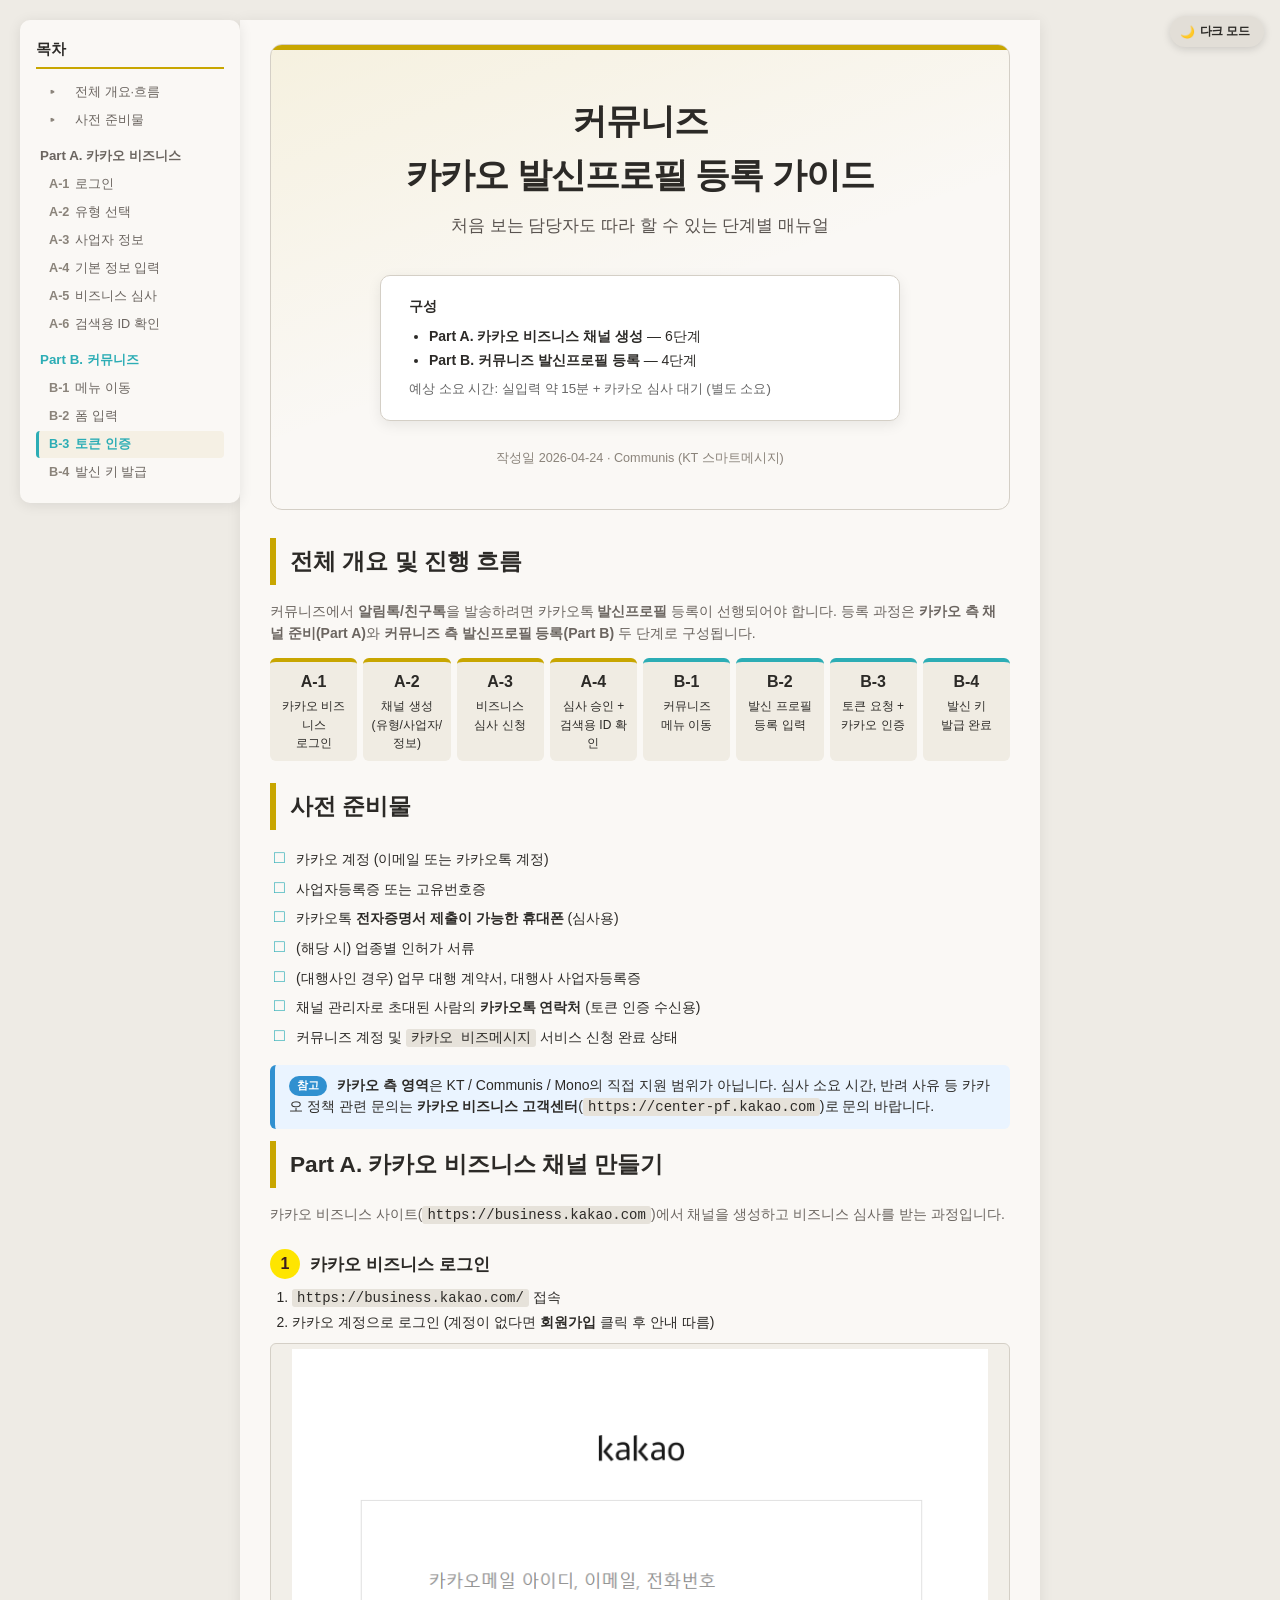
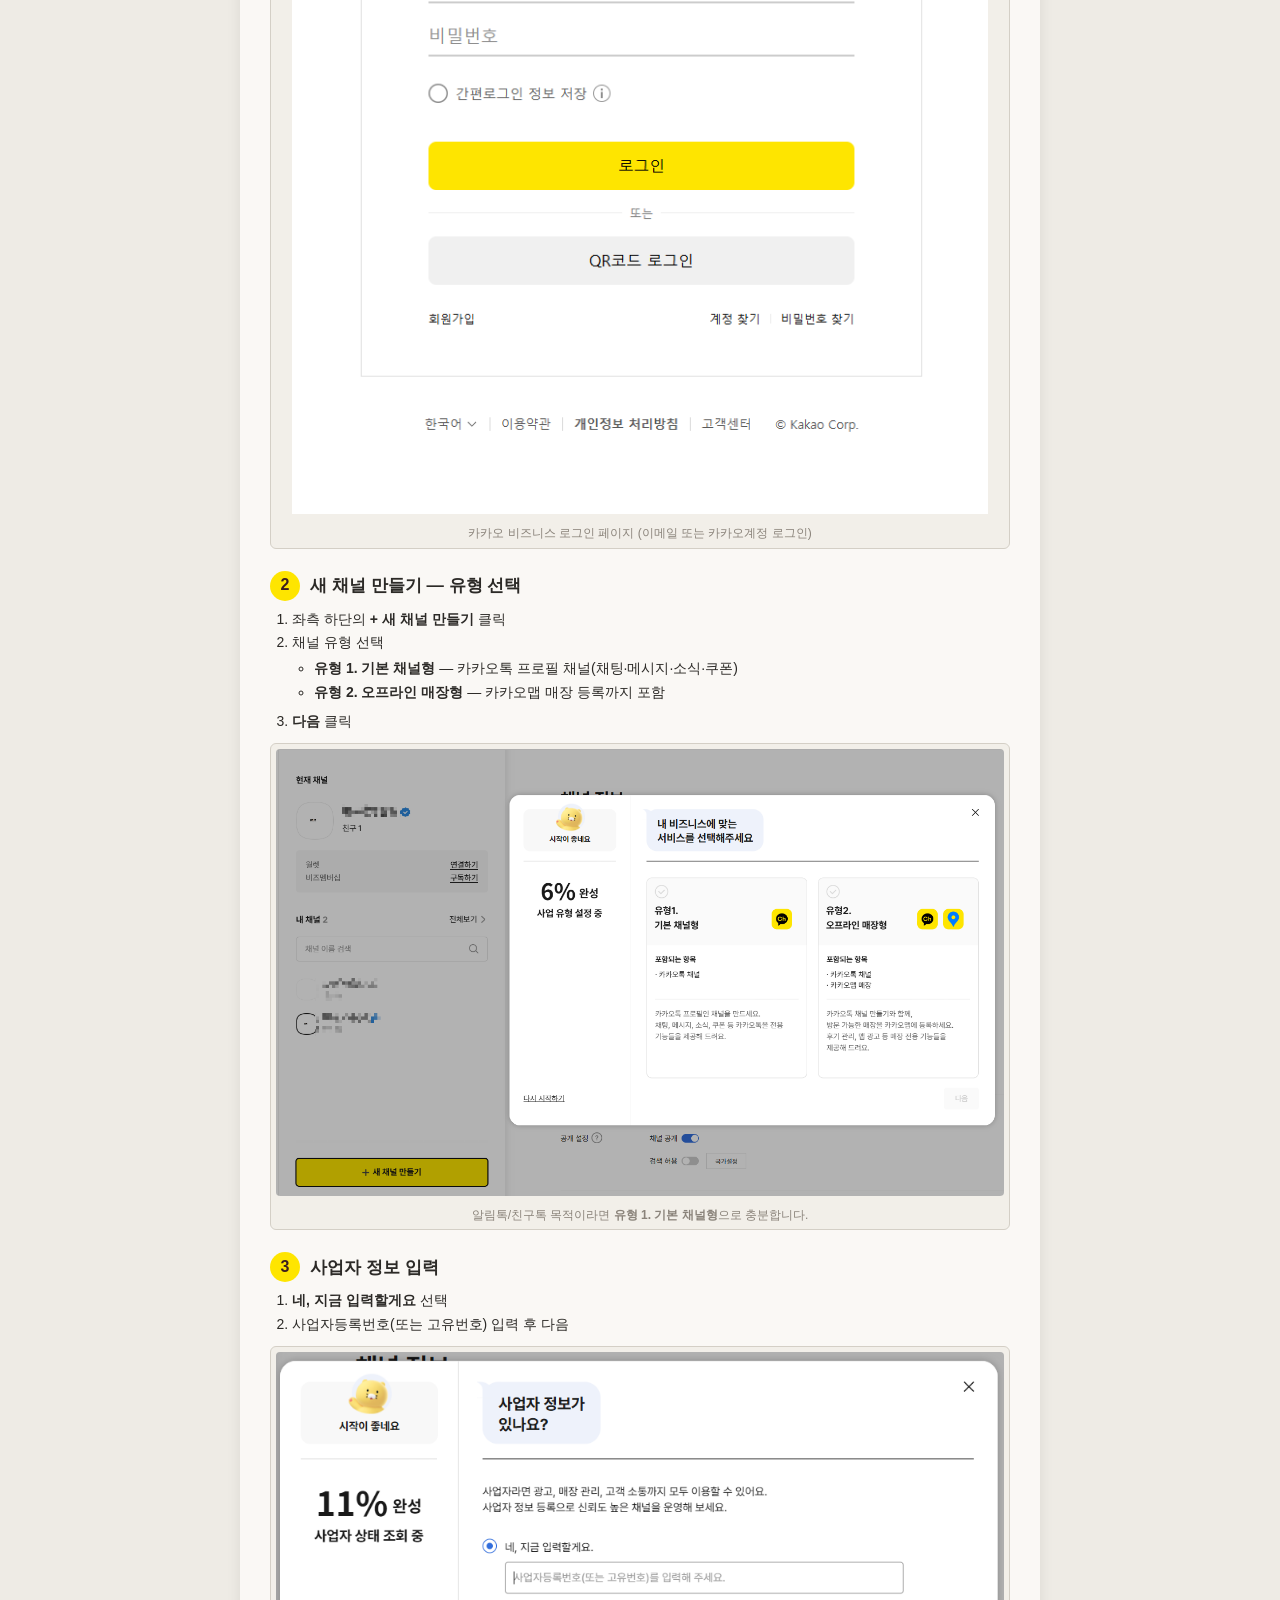
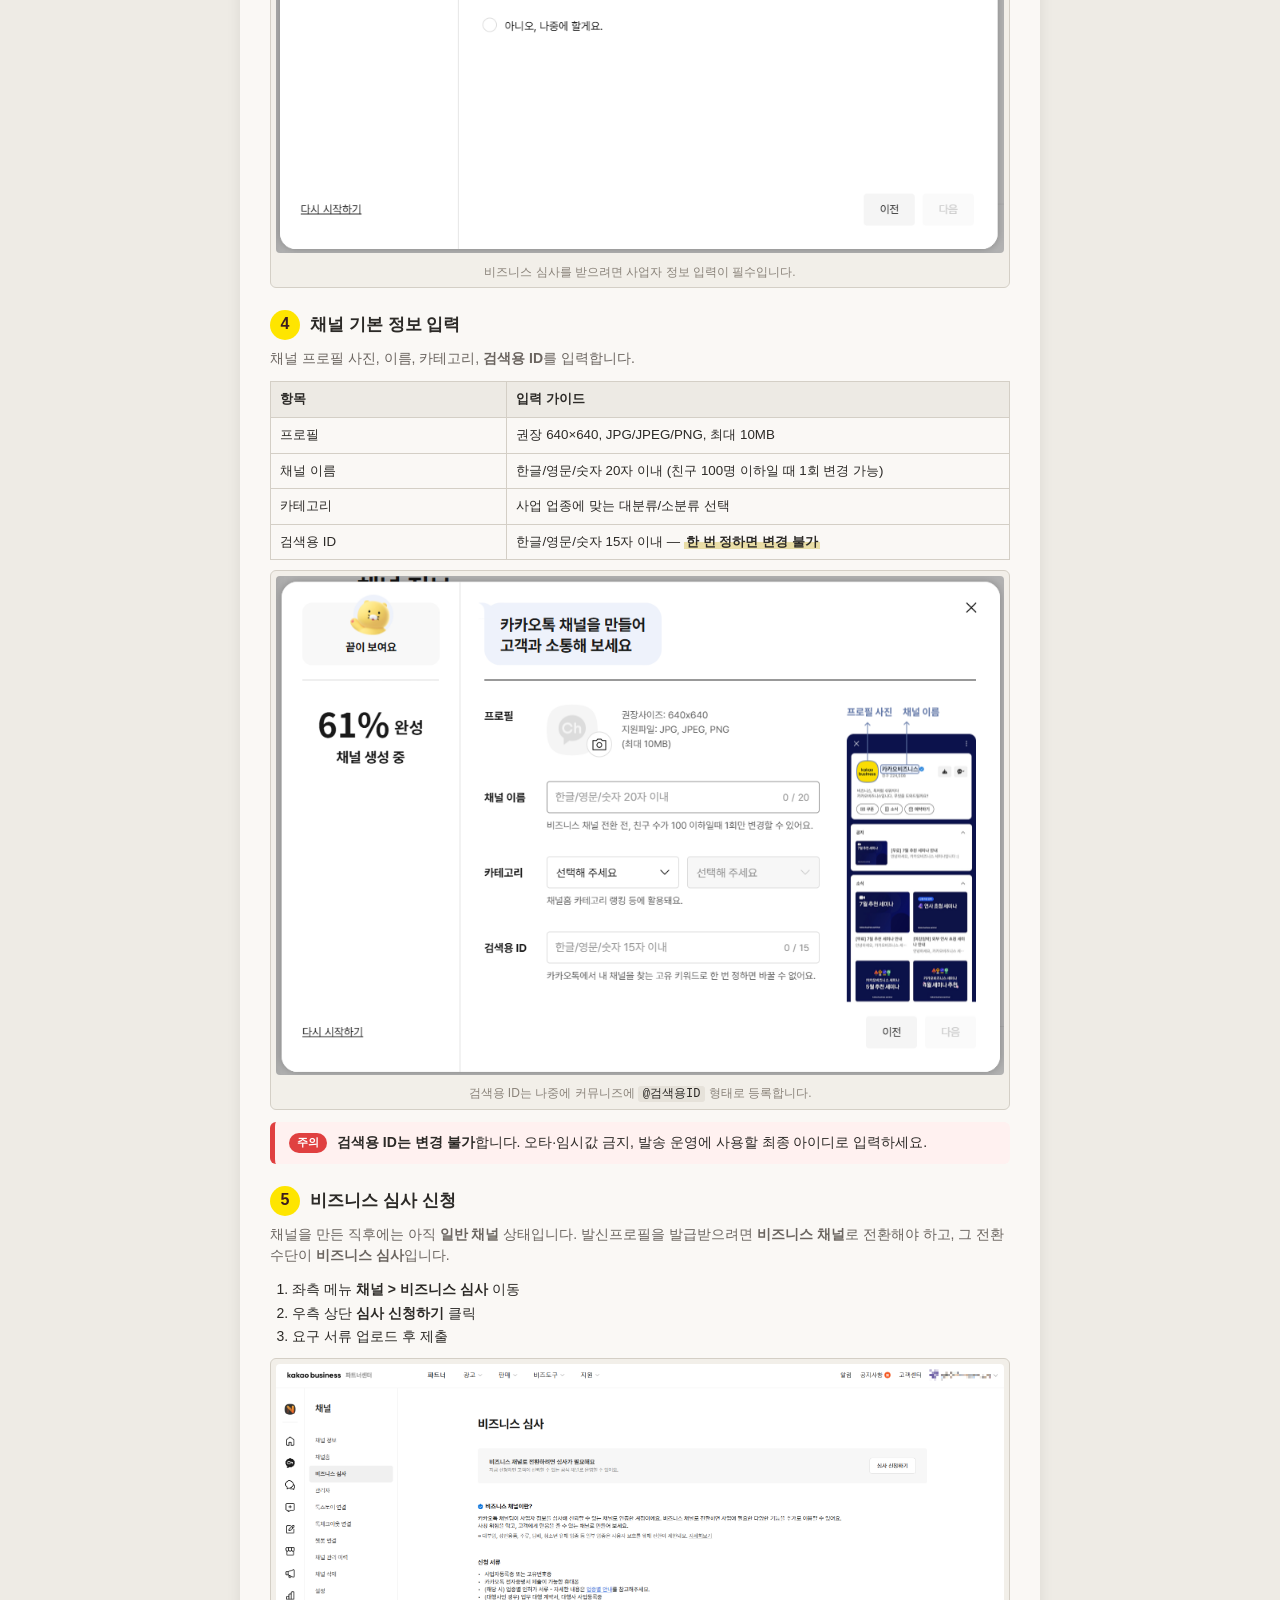
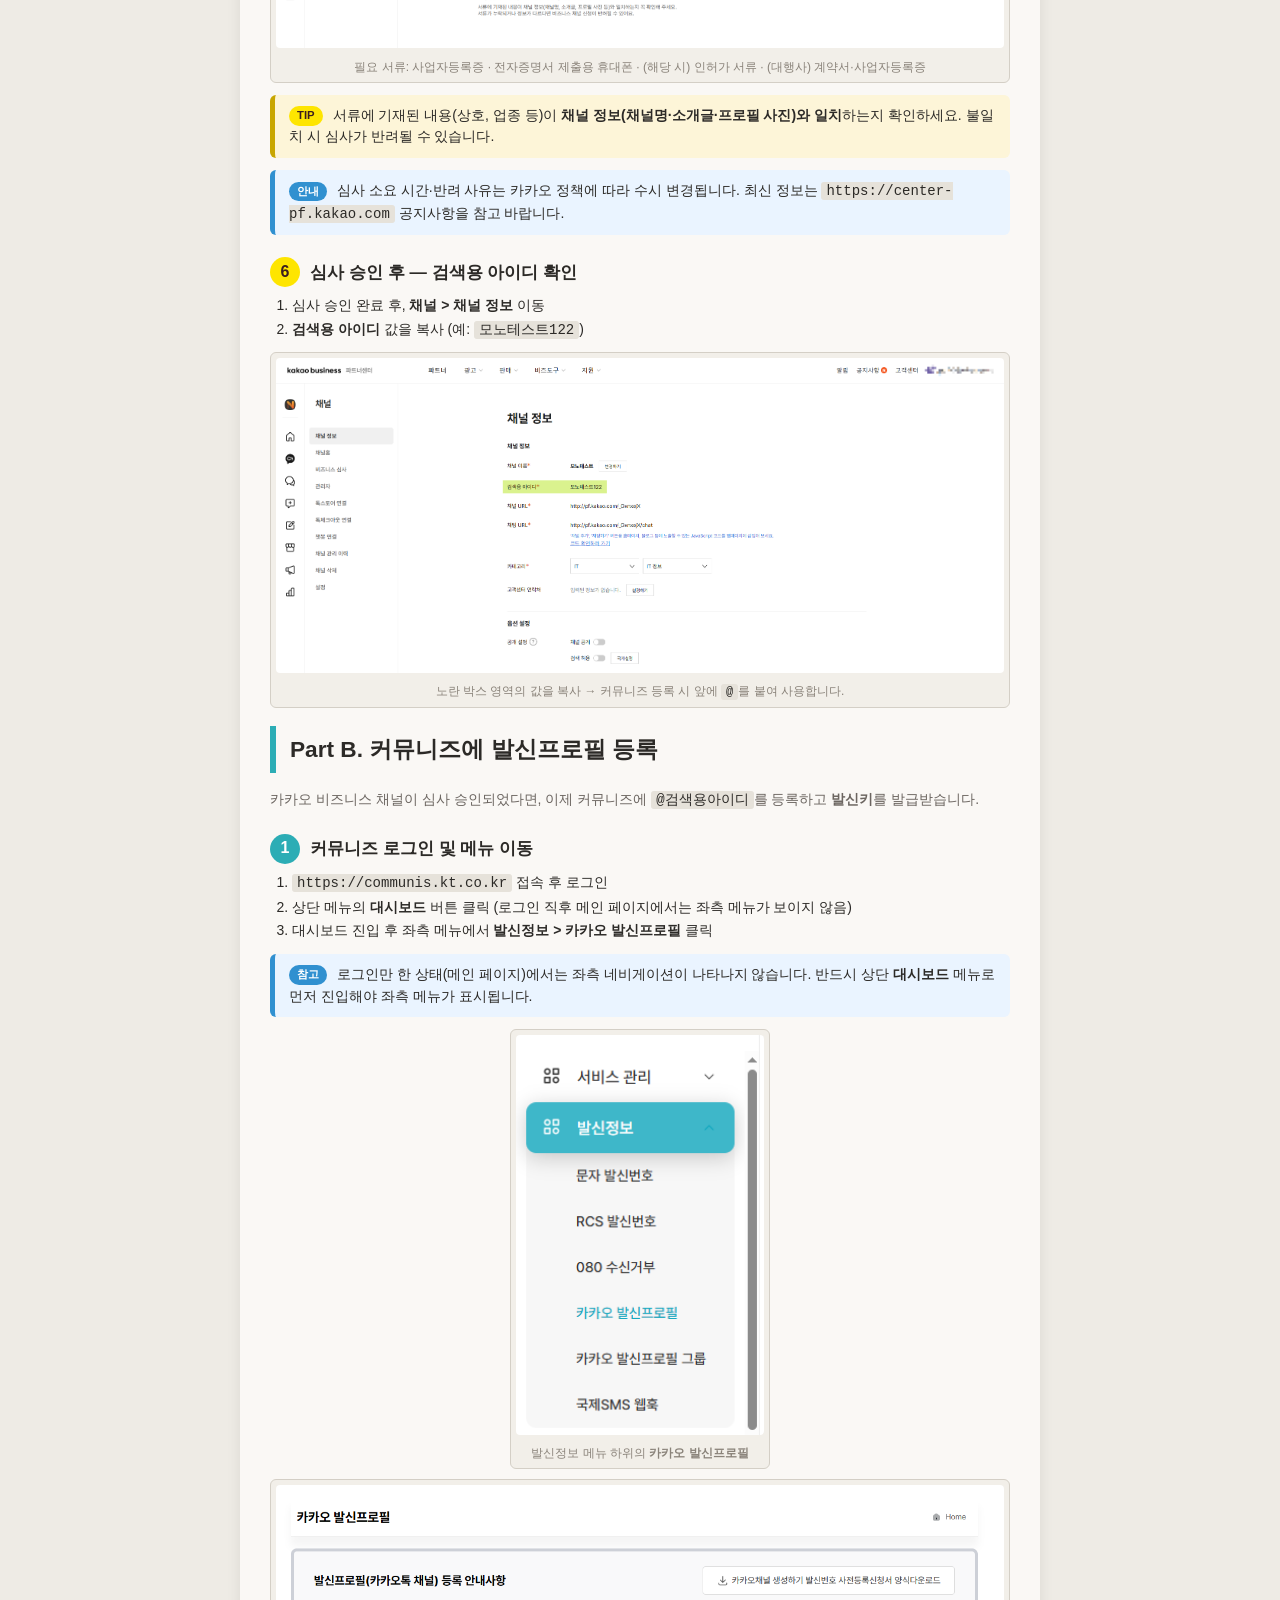
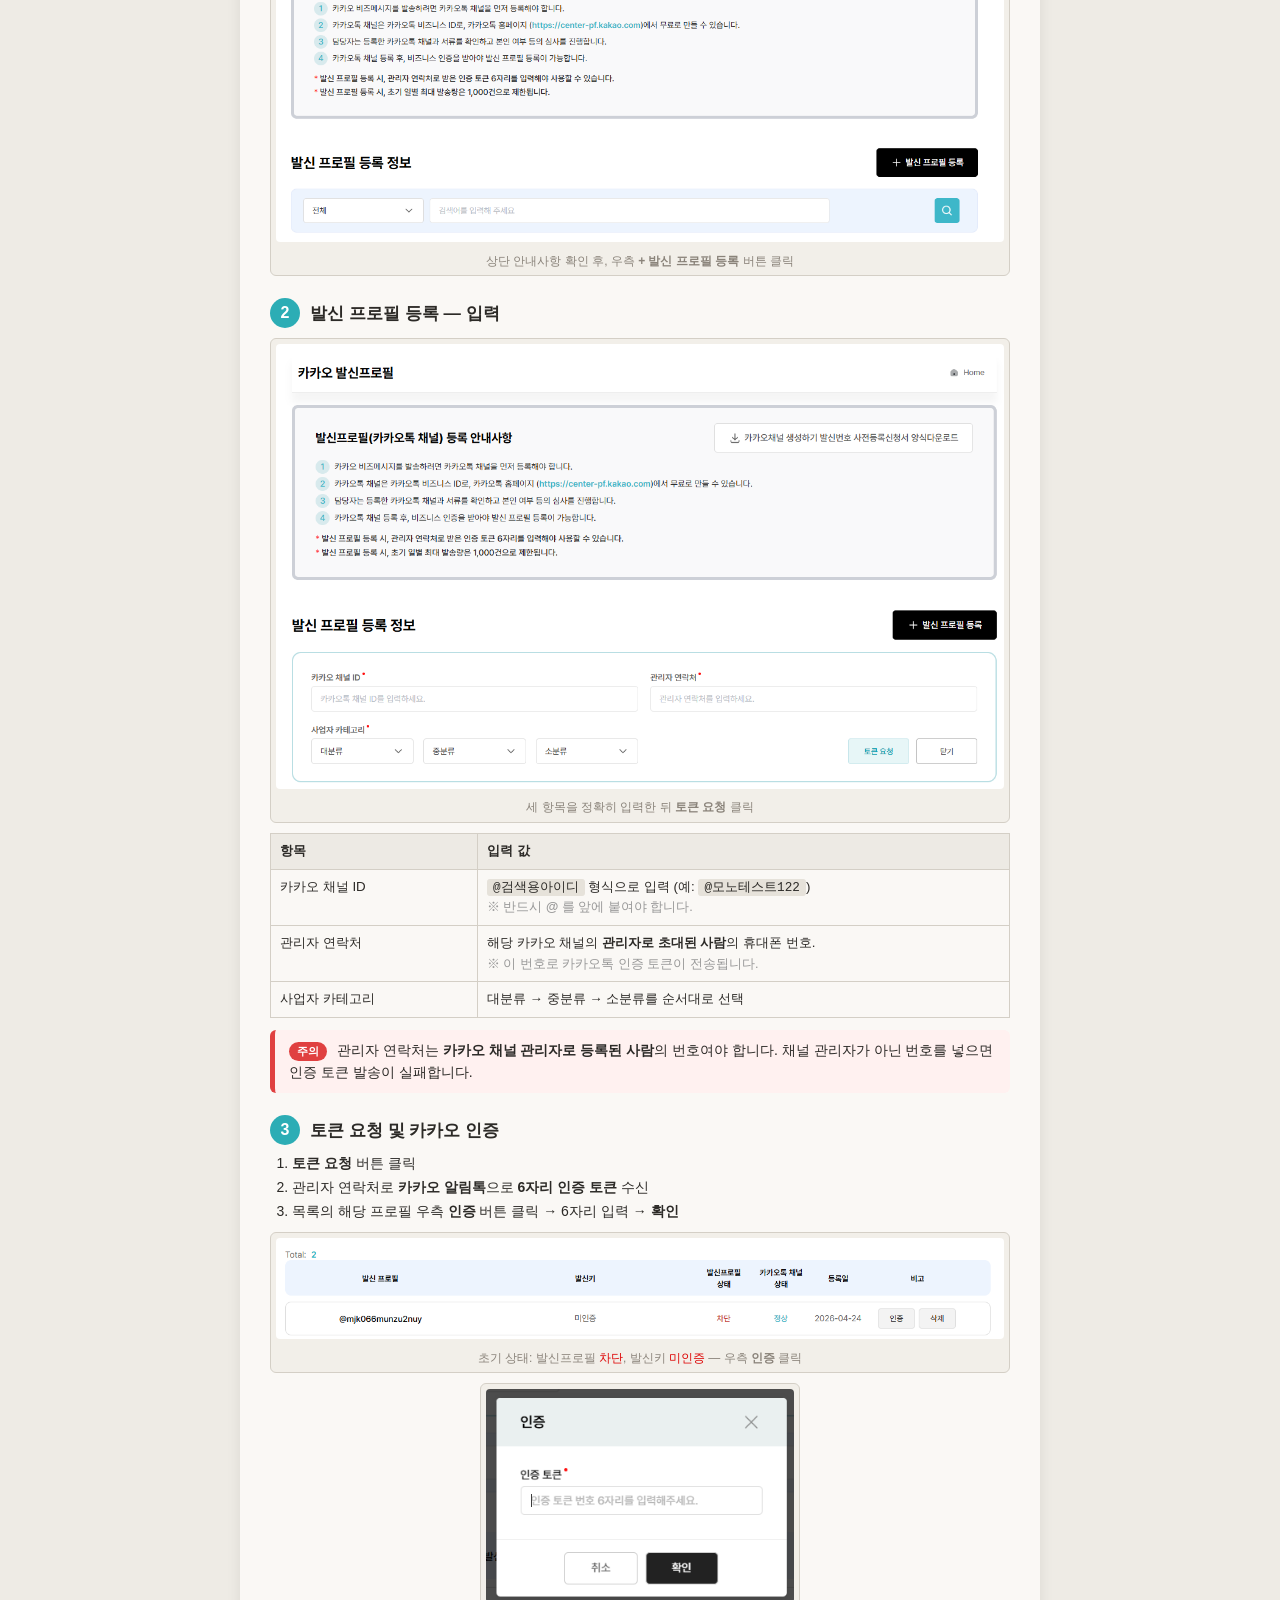
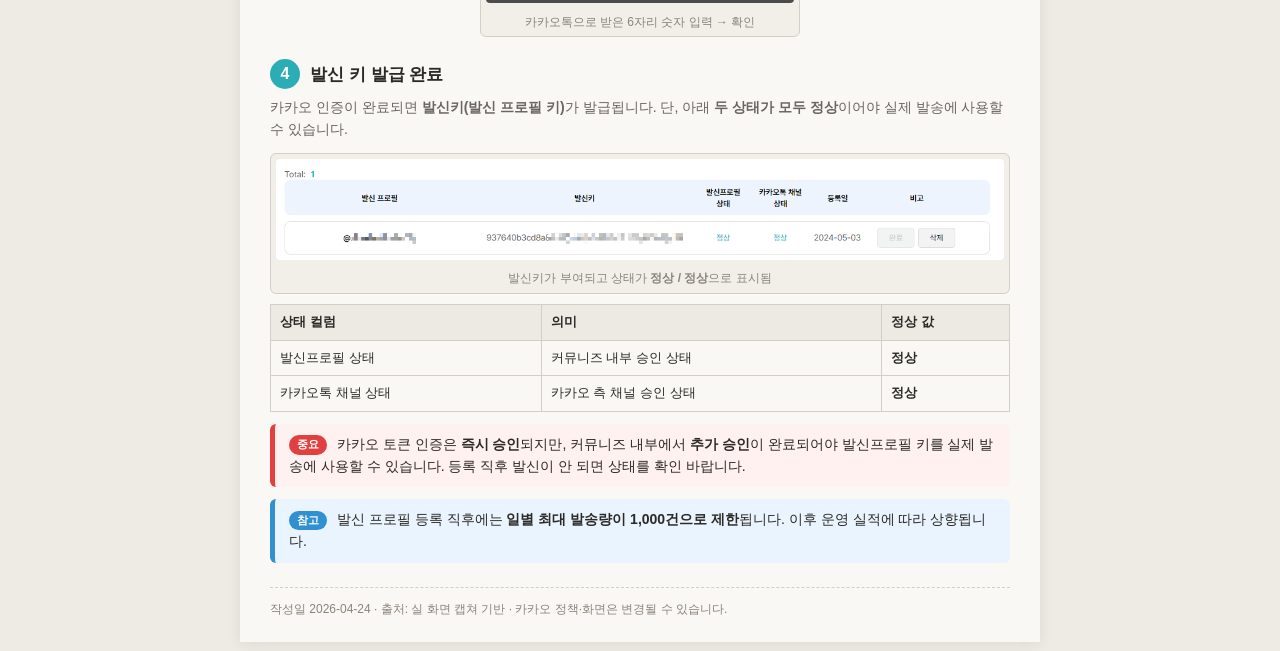
==== commit a3a7a362: "Add files via upload" ====
--- a/index.html
+++ b/index.html
@@ -1,648 +1,794 @@
-<!DOCTYPE html>
-<html lang="ko">
-<head>
-<meta charset="UTF-8" />
-<title>커뮤니즈 카카오 발신프로필 등록 가이드</title>
-<style>
-  @page {
-    size: A4;
-    margin: 14mm 12mm 14mm 12mm;
-  }
-  * { box-sizing: border-box; }
-  html { scroll-behavior: smooth; }
-  html, body {
-    margin: 0; padding: 0;
-    font-family: "Malgun Gothic", "Apple SD Gothic Neo", "Noto Sans KR", -apple-system, sans-serif;
-    color: #222;
-    line-height: 1.55;
-    font-size: 10.5pt;
-    background: #f5f5f5;
-  }
-  .doc {
-    background: #fff;
-    max-width: 800px;
-    margin: 20px auto;
-    padding: 24px 30px;
-    box-shadow: 0 2px 8px rgba(0,0,0,0.08);
-  }
-
-  /* ============ 사이드바 ============ */
-  .sidebar {
-    position: fixed;
-    top: 20px;
-    left: 20px;
-    width: 220px;
-    max-height: calc(100vh - 40px);
-    overflow-y: auto;
-    background: #fff;
-    border-radius: 10px;
-    box-shadow: 0 2px 12px rgba(0,0,0,0.1);
-    padding: 18px 16px 16px;
-    font-size: 10pt;
-    z-index: 100;
-  }
-  .sidebar h4 {
-    margin: 0 0 10px 0;
-    font-size: 11pt;
-    color: #3C1E1E;
-    border-bottom: 2px solid #FEE500;
-    padding-bottom: 6px;
-    letter-spacing: -0.3px;
-  }
-  .sidebar .part-title {
-    font-weight: 700;
-    margin-top: 12px;
-    margin-bottom: 4px;
-    font-size: 10pt;
-    color: #444;
-    padding-left: 4px;
-  }
-  .sidebar .part-title.b { color: #2CADB5; }
-  .sidebar a {
-    display: block;
-    padding: 5px 8px 5px 10px;
-    color: #666;
-    text-decoration: none;
-    border-radius: 4px;
-    border-left: 3px solid transparent;
-    margin: 1px 0;
-    font-size: 9.5pt;
-    line-height: 1.35;
-    transition: all 0.15s;
-  }
-  .sidebar a:hover {
-    background: #f7f7f7;
-    color: #222;
-  }
-  .sidebar a.active {
-    background: #FFFBE6;
-    border-left-color: #FEE500;
-    color: #3C1E1E;
-    font-weight: 600;
-  }
-  .sidebar a.b.active {
-    background: #E6F7F8;
-    border-left-color: #2CADB5;
-    color: #0f6870;
-  }
-  .sidebar a .num {
-    display: inline-block;
-    width: 26px;
-    font-weight: 700;
-    color: #999;
-  }
-  .sidebar a.active .num { color: #3C1E1E; }
-  .sidebar a.b.active .num { color: #0f6870; }
-
-  /* 화면 좁으면 사이드바 숨김 */
-  @media (max-width: 1200px) {
-    .sidebar { display: none; }
-  }
-
-  /* ============ 표지 ============ */
-  .cover {
-    background: linear-gradient(135deg, #FEE500 0%, #FFF6A8 100%);
-    border-radius: 12px;
-    padding: 50px 40px 40px;
-    text-align: center;
-    margin-bottom: 28px;
-    page-break-after: always;
-  }
-  .cover h1 {
-    font-size: 26pt;
-    margin: 0 0 10px 0;
-    color: #3C1E1E;
-    letter-spacing: -1px;
-  }
-  .cover .sub {
-    font-size: 13pt;
-    color: #3C1E1E;
-    opacity: 0.85;
-    margin-bottom: 36px;
-  }
-  .cover .box {
-    background: #fff;
-    border-radius: 10px;
-    padding: 20px 28px;
-    box-shadow: 0 4px 14px rgba(0,0,0,0.12);
-    max-width: 520px;
-    text-align: left;
-    margin: 0 auto;
-  }
-  .cover .box ul { margin: 8px 0; padding-left: 20px; }
-  .cover .meta {
-    margin-top: 28px;
-    font-size: 9.5pt;
-    color: #5a4a4a;
-  }
-
-  h2.section {
-    border-left: 8px solid #FEE500;
-    padding: 6px 0 6px 14px;
-    margin: 0 0 16px 0;
-    font-size: 17pt;
-    color: #222;
-    page-break-after: avoid;
-    scroll-margin-top: 20px;
-  }
-  h2.section.part-b { border-left-color: #2CADB5; }
-
-  .step-block {
-    page-break-inside: avoid;
-    margin: 22px 0 18px 0;
-    scroll-margin-top: 20px;
-  }
-  h3.step {
-    display: flex;
-    align-items: center;
-    gap: 10px;
-    font-size: 13pt;
-    margin: 0 0 8px 0;
-    color: #1d1d1d;
-    page-break-after: avoid;
-  }
-  h3.step .num {
-    display: inline-flex;
-    align-items: center;
-    justify-content: center;
-    width: 30px; height: 30px;
-    border-radius: 50%;
-    background: #FEE500;
-    color: #3C1E1E;
-    font-weight: bold;
-    font-size: 12pt;
-    flex-shrink: 0;
-  }
-  h3.step.part-b .num { background: #2CADB5; color: #fff; }
-
-  .lead { margin: 6px 0 12px 0; color: #444; }
-  ol, ul { margin: 4px 0 8px 0; padding-left: 22px; }
-  ol li, ul li { margin: 2px 0; }
-
-  .img-wrap {
-    margin: 10px 0;
-    border: 1px solid #ddd;
-    border-radius: 6px;
-    padding: 5px;
-    background: #fafafa;
-    text-align: center;
-    page-break-inside: avoid;
-  }
-  .img-wrap img {
-    max-width: 100%;
-    height: auto;
-    border-radius: 4px;
-    object-fit: contain;
-  }
-  .caption {
-    font-size: 9pt;
-    color: #666;
-    margin-top: 3px;
-  }
-
-  .callout {
-    margin: 12px 0;
-    padding: 10px 14px;
-    border-radius: 6px;
-    border-left: 5px solid;
-    page-break-inside: avoid;
-  }
-  .callout.tip  { background: #FFFBE6; border-color: #FEE500; }
-  .callout.warn { background: #FFF1F0; border-color: #ff4d4f; }
-  .callout.note { background: #E6F7FF; border-color: #1890ff; }
-  .callout .tag {
-    display: inline-block;
-    font-size: 8.5pt;
-    font-weight: bold;
-    padding: 1px 8px;
-    border-radius: 10px;
-    margin-right: 6px;
-    vertical-align: middle;
-  }
-  .callout.tip  .tag { background: #FEE500; color: #3C1E1E; }
-  .callout.warn .tag { background: #ff4d4f; color: #fff; }
-  .callout.note .tag { background: #1890ff; color: #fff; }
-
-  table {
-    width: 100%;
-    border-collapse: collapse;
-    margin: 8px 0;
-    font-size: 10pt;
-    page-break-inside: avoid;
-  }
-  th, td {
-    border: 1px solid #ddd;
-    padding: 7px 9px;
-    text-align: left;
-    vertical-align: top;
-  }
-  th { background: #f7f7f7; font-weight: 600; }
-  td code { background: #f0f0f0; padding: 1px 6px; border-radius: 3px; font-size: 9.5pt; }
-
-  .checklist { list-style: none; padding-left: 0; }
-  .checklist li {
-    padding: 3px 0 3px 26px;
-    position: relative;
-  }
-  .checklist li::before {
-    content: "□";
-    position: absolute;
-    left: 4px;
-    font-size: 13pt;
-    color: #2CADB5;
-    line-height: 1;
-  }
-
-  .hero-flow {
-    display: flex;
-    justify-content: space-between;
-    margin: 14px 0 22px 0;
-    gap: 6px;
-    page-break-inside: avoid;
-  }
-  .hero-flow .step-box {
-    flex: 1;
-    background: #f8f8f8;
-    border-radius: 6px;
-    padding: 8px 6px;
-    text-align: center;
-    font-size: 9pt;
-    border-top: 4px solid #FEE500;
-  }
-  .hero-flow .step-box.b { border-top-color: #2CADB5; }
-  .hero-flow .step-box .n {
-    font-size: 12pt; font-weight: bold; color: #333;
-    display: block; margin-bottom: 2px;
-  }
-
-  .highlight {
-    background: linear-gradient(180deg, transparent 55%, #FEE500 55%);
-    padding: 0 2px;
-    font-weight: 600;
-  }
-
-  .footer-note {
-    margin-top: 24px;
-    padding-top: 12px;
-    border-top: 1px dashed #ccc;
-    font-size: 9pt;
-    color: #777;
-    page-break-inside: avoid;
-  }
-
-  .part-break { page-break-before: always; }
-
-  @media print {
-    body { background: #fff; }
-    .sidebar { display: none !important; }
-    .doc {
-      margin: 0;
-      padding: 0;
-      box-shadow: none;
-      max-width: none;
-    }
-    .cover {
-      min-height: 240mm;
-      display: flex;
-      flex-direction: column;
-      justify-content: center;
-    }
-  }
-</style>
-</head>
-<body>
-
-<!-- ============ 사이드바 ============ -->
-<nav class="sidebar" aria-label="목차">
-  <h4>목차</h4>
-  <a href="#overview"><span class="num">▸</span>전체 개요·흐름</a>
-  <a href="#prereq"><span class="num">▸</span>사전 준비물</a>
-
-  <div class="part-title">Part A. 카카오 비즈니스</div>
-  <a href="#a1"><span class="num">A-1</span>로그인</a>
-  <a href="#a2"><span class="num">A-2</span>유형 선택</a>
-  <a href="#a3"><span class="num">A-3</span>사업자 정보</a>
-  <a href="#a4"><span class="num">A-4</span>기본 정보 입력</a>
-  <a href="#a5"><span class="num">A-5</span>비즈니스 심사</a>
-  <a href="#a6"><span class="num">A-6</span>검색용 ID 확인</a>
-
-  <div class="part-title b">Part B. 커뮤니즈</div>
-  <a href="#b1" class="b"><span class="num">B-1</span>메뉴 이동</a>
-  <a href="#b2" class="b"><span class="num">B-2</span>폼 입력</a>
-  <a href="#b3" class="b"><span class="num">B-3</span>토큰 인증</a>
-  <a href="#b4" class="b"><span class="num">B-4</span>발신 키 발급</a>
-</nav>
-
-<div class="doc">
-
-<section class="cover">
-  <h1>커뮤니즈<br>카카오 발신프로필 등록 가이드</h1>
-  <div class="sub">처음 보는 담당자도 따라 할 수 있는 단계별 매뉴얼</div>
-  <div class="box">
-    <strong>구성</strong>
-    <ul>
-      <li><b>Part A. 카카오 비즈니스 채널 생성</b> — 6단계</li>
-      <li><b>Part B. 커뮤니즈 발신프로필 등록</b> — 4단계</li>
-    </ul>
-    <div style="margin-top:8px; font-size:10pt; color:#666;">
-      예상 소요 시간: 실입력 약 15분 + 카카오 심사 대기 (별도 소요)
-    </div>
-  </div>
-  <div class="meta">작성일 2026-04-24 · Communis (KT 스마트메시지)</div>
-</section>
-
-<h2 class="section" id="overview">전체 개요 및 진행 흐름</h2>
-<p class="lead">
-  커뮤니즈에서 <b>알림톡/친구톡</b>을 발송하려면 카카오톡 <b>발신프로필</b> 등록이 선행되어야 합니다.
-  등록 과정은 <b>카카오 측 채널 준비(Part A)</b>와 <b>커뮤니즈 측 발신프로필 등록(Part B)</b> 두 단계로 구성됩니다.
-</p>
-
-<div class="hero-flow">
-  <div class="step-box"><span class="n">A-1</span>카카오 비즈니스<br>로그인</div>
-  <div class="step-box"><span class="n">A-2</span>채널 생성<br>(유형/사업자/정보)</div>
-  <div class="step-box"><span class="n">A-3</span>비즈니스<br>심사 신청</div>
-  <div class="step-box"><span class="n">A-4</span>심사 승인 +<br>검색용 ID 확인</div>
-  <div class="step-box b"><span class="n">B-1</span>커뮤니즈<br>메뉴 이동</div>
-  <div class="step-box b"><span class="n">B-2</span>발신 프로필<br>등록 입력</div>
-  <div class="step-box b"><span class="n">B-3</span>토큰 요청 +<br>카카오 인증</div>
-  <div class="step-box b"><span class="n">B-4</span>발신 키<br>발급 완료</div>
-</div>
-
-<h2 class="section" id="prereq">사전 준비물</h2>
-<ul class="checklist">
-  <li>카카오 계정 (이메일 또는 카카오톡 계정)</li>
-  <li>사업자등록증 또는 고유번호증</li>
-  <li>카카오톡 <b>전자증명서 제출이 가능한 휴대폰</b> (심사용)</li>
-  <li>(해당 시) 업종별 인허가 서류</li>
-  <li>(대행사인 경우) 업무 대행 계약서, 대행사 사업자등록증</li>
-  <li>채널 관리자로 초대된 사람의 <b>카카오톡 연락처</b> (토큰 인증 수신용)</li>
-  <li>커뮤니즈 계정 및 <code>카카오 비즈메시지</code> 서비스 신청 완료 상태</li>
-</ul>
-
-<div class="callout note">
-  <span class="tag">참고</span>
-  <b>카카오 측 영역</b>은 KT / Communis / Mono의 직접 지원 범위가 아닙니다.
-  심사 소요 시간, 반려 사유 등 카카오 정책 관련 문의는
-  <b>카카오 비즈니스 고객센터</b>(<code>https://center-pf.kakao.com</code>)로 문의 바랍니다.
-</div>
-
-<div class="part-break"></div>
-<h2 class="section" id="part-a">Part A. 카카오 비즈니스 채널 만들기</h2>
-<p class="lead">
-  카카오 비즈니스 사이트(<code>https://business.kakao.com</code>)에서 채널을 생성하고
-  비즈니스 심사를 받는 과정입니다.
-</p>
-
-<div class="step-block" id="a1">
-  <h3 class="step"><span class="num">1</span>카카오 비즈니스 로그인</h3>
-  <ol>
-    <li><code>https://business.kakao.com/</code> 접속</li>
-    <li>카카오 계정으로 로그인 (계정이 없다면 <b>회원가입</b> 클릭 후 안내 따름)</li>
-  </ol>
-  <div class="img-wrap">
-    <img src="[data-uri]" alt="카카오 비즈니스 로그인 화면" style="max-height:85mm;" />
-    <div class="caption">카카오 비즈니스 로그인 페이지 (이메일 또는 카카오계정 로그인)</div>
-  </div>
-</div>
-
-<div class="step-block" id="a2">
-  <h3 class="step"><span class="num">2</span>새 채널 만들기 — 유형 선택</h3>
-  <ol>
-    <li>좌측 하단의 <b>+ 새 채널 만들기</b> 클릭</li>
-    <li>채널 유형 선택
-      <ul>
-        <li><b>유형 1. 기본 채널형</b> — 카카오톡 프로필 채널(채팅·메시지·소식·쿠폰)</li>
-        <li><b>유형 2. 오프라인 매장형</b> — 카카오맵 매장 등록까지 포함</li>
-      </ul>
-    </li>
-    <li><b>다음</b> 클릭</li>
-  </ol>
-  <div class="img-wrap">
-    <img src="[data-uri]" alt="채널 유형 선택 화면" style="max-height:60mm;" />
-    <div class="caption">알림톡/친구톡 목적이라면 <b>유형 1. 기본 채널형</b>으로 충분합니다.</div>
-  </div>
-</div>
-
-<div class="step-block" id="a3">
-  <h3 class="step"><span class="num">3</span>사업자 정보 입력</h3>
-  <ol>
-    <li><b>네, 지금 입력할게요</b> 선택</li>
-    <li>사업자등록번호(또는 고유번호) 입력 후 다음</li>
-  </ol>
-  <div class="img-wrap">
-    <img src="[data-uri]" alt="사업자 정보 입력 화면" style="max-height:60mm;" />
-    <div class="caption">비즈니스 심사를 받으려면 사업자 정보 입력이 필수입니다.</div>
-  </div>
-</div>
-
-<div class="step-block" id="a4">
-  <h3 class="step"><span class="num">4</span>채널 기본 정보 입력</h3>
-  <p class="lead">채널 프로필 사진, 이름, 카테고리, <b>검색용 ID</b>를 입력합니다.</p>
-  <table>
-    <tr><th style="width:32%;">항목</th><th>입력 가이드</th></tr>
-    <tr><td>프로필</td><td>권장 640×640, JPG/JPEG/PNG, 최대 10MB</td></tr>
-    <tr><td>채널 이름</td><td>한글/영문/숫자 20자 이내 (친구 100명 이하일 때 1회 변경 가능)</td></tr>
-    <tr><td>카테고리</td><td>사업 업종에 맞는 대분류/소분류 선택</td></tr>
-    <tr><td>검색용 ID</td><td>한글/영문/숫자 15자 이내 — <span class="highlight">한 번 정하면 변경 불가</span></td></tr>
-  </table>
-  <div class="img-wrap">
-    <img src="[data-uri]